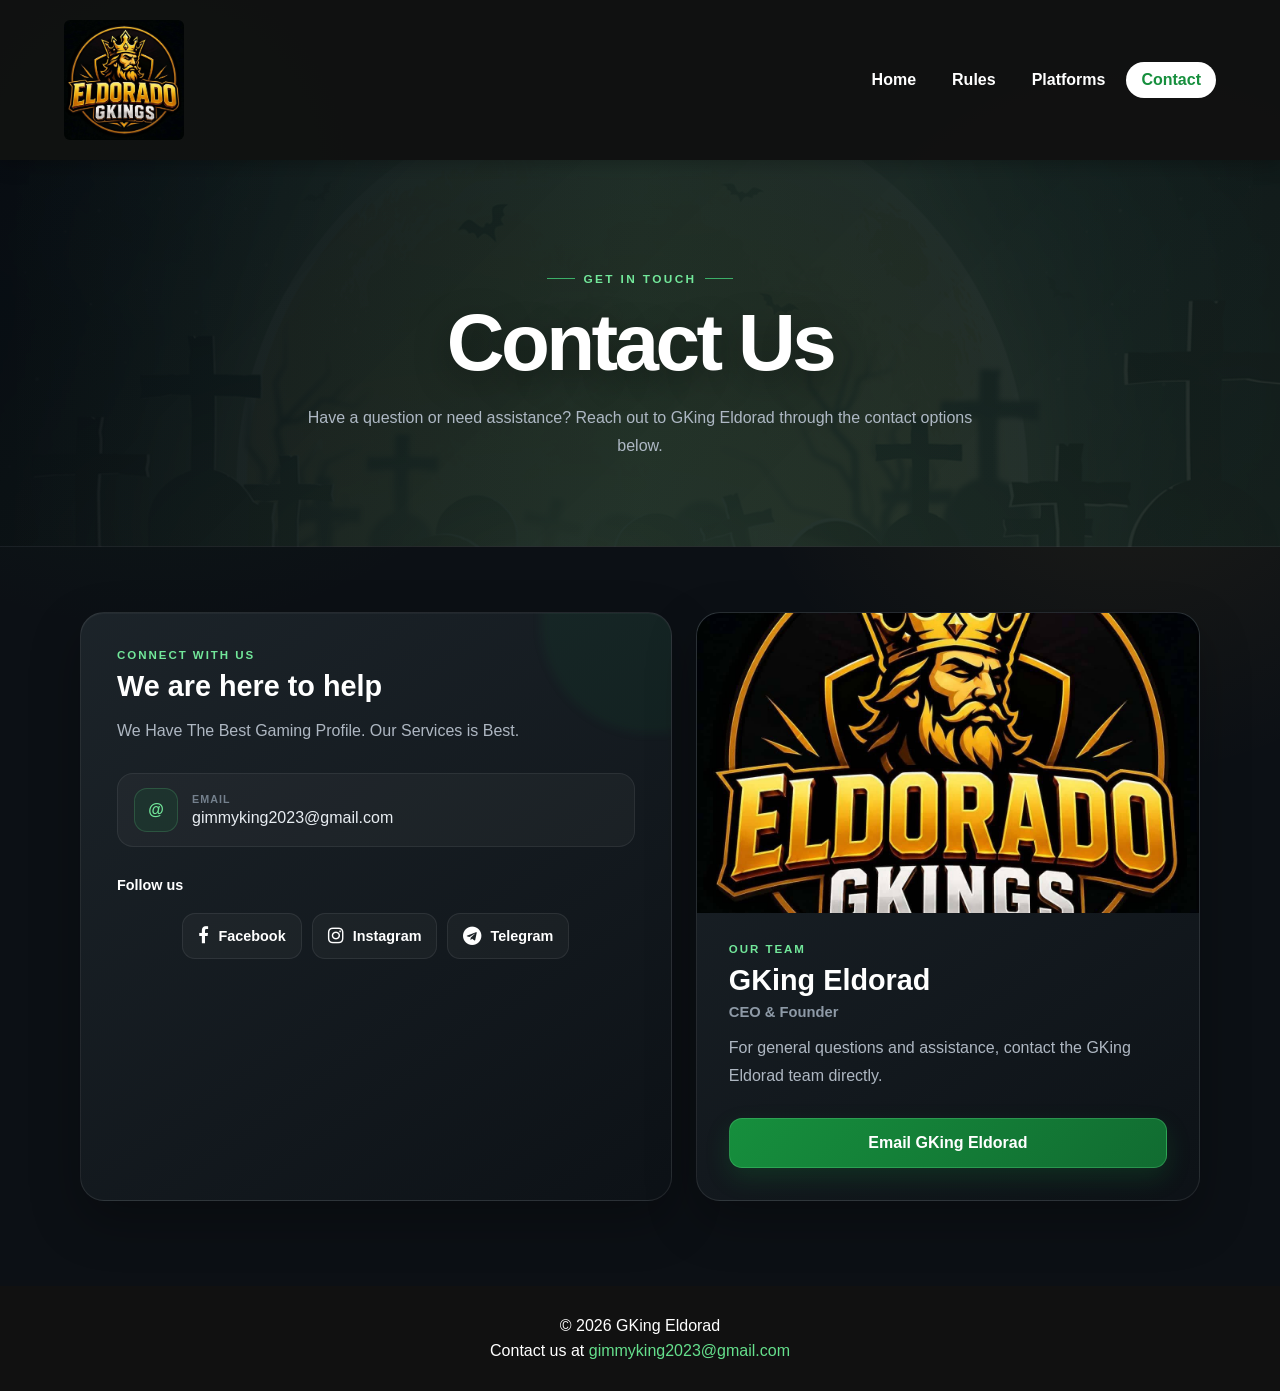
==== About US.html @ b22d6746 "Add Telegram link placeholder to Contact page" ====
<!DOCTYPE html>
<html lang="en">
<head>
    <meta charset="UTF-8">
    <meta name="viewport" content="width=device-width, initial-scale=1.0">
    <meta name="description" content="Contact GKing Eldorad and learn more about our gaming profile and services.">
    <title>Contact | GKing Eldorad</title>
    <link rel="icon" type="image/x-icon" href="favicon.ico">
    <link rel="stylesheet" href="style.css">
    <link rel="stylesheet" href="responsive.css">
    <link rel="stylesheet" href="https://cdnjs.cloudflare.com/ajax/libs/font-awesome/4.7.0/css/font-awesome.min.css">
</head>
<body class="contact-page">
    <header class="site-header">
        <a href="index.html" class="logo-link" aria-label="GKing Eldorad home">
            <img src="images/logo/GKlogo.jpg" class="logo" alt="GKing Eldorad logo">
        </a>

        <button class="menu-toggle" type="button" aria-label="Open navigation menu" aria-expanded="false" aria-controls="main-navigation">
            <span></span>
            <span></span>
            <span></span>
        </button>

        <nav class="navigation" id="main-navigation" aria-label="Main navigation">
            <a href="index.html">Home<span></span></a>
            <a href="Rules.html">Rules<span></span></a>
            <a href="Platforms.html">Platforms<span></span></a>
            <a href="About US.html" class="active" aria-current="page">Contact<span></span></a>
        </nav>
    </header>

    <main>
        <section class="contact-hero">
            <div class="contact-hero-inner">
                <span class="contact-eyebrow">Get In Touch</span>
                <h1>Contact Us</h1>
                <p>Have a question or need assistance? Reach out to GKing Eldorad through the contact options below.</p>
            </div>
        </section>

        <section class="contact-content" aria-label="Contact information">
            <div class="contact-layout">
                <article class="contact-card">
                    <p class="contact-card-label">Connect With Us</p>
                    <h2>We are here to help</h2>
                    <p>We Have The Best Gaming Profile. Our Services is Best.</p>

                    <div class="contact-details">
                        <a class="contact-detail" href="mailto:gimmyking2023@gmail.com">
                            <span class="contact-detail-icon" aria-hidden="true">@</span>
                            <span>
                                <small>Email</small>
                                <span>gimmyking2023@gmail.com</span>
                            </span>
                        </a>
                    </div>

                    <p class="social-title">Follow us</p>
                    <div class="social-links" aria-label="Social media links">
                        <a class="social-link" href="https://www.facebook.com/share/1DJpeAKTug/" target="_blank" rel="noopener noreferrer">
                            <span class="fa fa-facebook" aria-hidden="true"></span>
                            Facebook
                        </a>
                        <a class="social-link" href="https://www.instagram.com" target="_blank" rel="noopener noreferrer">
                            <span class="fa fa-instagram" aria-hidden="true"></span>
                            Instagram
                        </a>
                        <a class="social-link" href="#" target="_blank" rel="noopener noreferrer" aria-label="Telegram link - update later">
                            <span class="fa fa-telegram" aria-hidden="true"></span>
                            Telegram
                        </a>
                    </div>
                </article>

                <article class="team-card">
                    <img class="team-card-image" src="images/logo/GKlogo.jpg" alt="GKing Eldorad logo">
                    <div class="team-card-body">
                        <p class="team-label">Our Team</p>
                        <h2>GKing Eldorad</h2>
                        <p class="team-role">CEO &amp; Founder</p>
                        <p class="team-description">For general questions and assistance, contact the GKing Eldorad team directly.</p>
                        <a class="contact-email-button" href="mailto:gimmyking2023@gmail.com">Email GKing Eldorad</a>
                    </div>
                </article>
            </div>
        </section>
    </main>

    <footer class="site-footer">
        <div class="footer-content">
            <p>&copy; 2026 GKing Eldorad</p>
            <p>Contact us at <a href="mailto:gimmyking2023@gmail.com">gimmyking2023@gmail.com</a></p>
        </div>
    </footer>

    <script src="script.js"></script>
</body>
</html>
---- style.css ----
/* =========================================================
   GKING ELDORAD
   SHARED MAIN STYLESHEET
========================================================= */

* {
    margin: 0;
    padding: 0;
    box-sizing: border-box;
    font-family: 'Poppins', Arial, sans-serif;
}

html {
    scroll-behavior: smooth;
}

body {
    min-height: 100vh;
    overflow-x: hidden;
    background: #101318;
    color: #fff;
}

a {
    color: inherit;
    text-decoration: none;
}

/* =========================================================
   HEADER & NAVIGATION
========================================================= */

.site-header,
.banner .navbar {
    position: relative;
    z-index: 100;
    width: 100%;
    padding: 20px 5%;
    display: flex;
    align-items: center;
    justify-content: space-between;
    background: rgba(17, 17, 17, .9);
    box-shadow: 0 4px 18px rgba(0, 0, 0, .25);
}

.logo-link {
    display: block;
    line-height: 0;
}

.logo {
    width: 120px;
    height: auto;
    display: block;
    border-radius: 6px;
}

.navigation {
    display: flex;
    align-items: center;
    gap: 6px;
}

.navigation a {
    position: relative;
    display: inline-block;
    padding: 9px 15px;
    color: #fff;
    font-size: 1rem;
    font-weight: 600;
    text-decoration: none;
    border-radius: 24px;
    transition: color .25s ease, background .25s ease;
}

.navigation a:hover,
.navigation a.active {
    color: #168f3d;
    background: #fff;
}

.navigation a span {
    display: none;
}

.menu-toggle {
    display: none;
    border: 0;
    padding: 9px;
    background: rgba(0, 0, 0, .6);
    border-radius: 8px;
    cursor: pointer;
}

.menu-toggle span {
    display: block;
    width: 27px;
    height: 3px;
    margin: 5px 0;
    background: #fff;
    border-radius: 3px;
}

/* =========================================================
   HOME HERO / PARALLAX
========================================================= */

.parallax {
    position: relative;
    display: flex;
    justify-content: center;
    align-items: center;
    height: 100vh;
    min-height: 560px;
    background: url("images/hero/casinocard.jpg") center / cover no-repeat;
    overflow: hidden;
    isolation: isolate;
}

.parallax::after {
    content: "";
    position: absolute;
    inset: 0;
    z-index: 4;
    background: linear-gradient(180deg, rgba(0, 0, 0, .15), transparent 55%, rgba(0, 0, 0, .42));
    pointer-events: none;
}

.parallax img {
    position: absolute;
    top: 0;
    left: 0;
    z-index: 2;
    width: 100%;
    height: auto;
    pointer-events: none;
    user-select: none;
    will-change: transform, opacity;
}

.parallax img#gate-left,
.parallax img#gate-right {
    top: 0;
}

.parallax img#gate-left {
    left: -300px;
}

.parallax img#gate-right {
    left: 315px;
}

#text {
    position: absolute;
    z-index: 5;
    color: #fff;
    font-size: clamp(3rem, 8vw, 5em);
    text-shadow: 2px 4px 5px rgba(0, 0, 0, .65);
    white-space: nowrap;
    will-change: transform, opacity;
}

/* =========================================================
   NEWS TICKER
========================================================= */

#news-ticker {
    min-height: 34px;
    padding: 7px 10px;
    overflow: hidden;
    background: #d11e1e;
    color: #fff;
    font-size: 14px;
    line-height: 20px;
}

.ticker-content {
    white-space: nowrap;
    animation: news-scroll 24s linear infinite;
}

@keyframes news-scroll {
    from {
        transform: translateX(100%);
    }
    to {
        transform: translateX(-100%);
    }
}

/* =========================================================
   SHARED CONTENT SECTIONS
========================================================= */

.sec {
    position: relative;
    padding: 55px clamp(20px, 7vw, 100px) 70px;
    background: url("images/backgrounds/background.png") center / cover no-repeat;
}

.section-heading,
.gallery-heading {
    margin-bottom: 30px;
    text-align: center;
    color: #fff;
}

.section-kicker,
.page-hero > span {
    display: block;
    margin-bottom: 7px;
    font-size: .78rem;
    letter-spacing: 3px;
    font-weight: 700;
    opacity: .8;
}

.sec h2,
.gallery-heading h2 {
    margin-bottom: 5px;
    font-size: clamp(2rem, 5vw, 3em);
}

.section-heading p,
.gallery-heading p {
    font-size: 1rem;
    opacity: .85;
}

/* =========================================================
   PLATFORM GRID
========================================================= */

.platform-grid,
.platform-list {
    display: grid;
    grid-template-columns: repeat(5, minmax(140px, 1fr));
    gap: 18px;
    max-width: 1200px;
    margin: 0 auto 60px;
}

.platform-card {
    position: relative;
    isolation: isolate;
    min-height: 145px;
    padding: 24px 18px;
    display: flex;
    flex-direction: column;
    align-items: center;
    justify-content: center;
    overflow: hidden;
    text-align: center;
    color: #fff;
    border: 1px solid rgba(255, 255, 255, .15);
    border-radius: 22px;
    background: linear-gradient(145deg, rgba(20, 20, 20, .72), rgba(255, 255, 255, .055));
    box-shadow: 0 14px 34px rgba(0, 0, 0, .34), inset 0 1px 0 rgba(255, 255, 255, .13);
    backdrop-filter: blur(10px);
    -webkit-backdrop-filter: blur(10px);
    transition: transform .3s ease, box-shadow .3s ease, border-color .3s ease;
}

.platform-card::before {
    content: "";
    position: absolute;
    top: -78px;
    right: -55px;
    z-index: -1;
    width: 150px;
    height: 150px;
    border-radius: 50%;
    background: var(--accent);
    opacity: .2;
    filter: blur(4px);
    transition: opacity .3s, transform .3s;
}

.platform-card::after {
    content: "";
    position: absolute;
    inset: 0;
    z-index: -1;
    border-radius: inherit;
    background: linear-gradient(135deg, var(--accent), transparent 42%);
    opacity: .08;
    transition: opacity .3s;
}

.platform-card:hover,
.platform-card:focus-visible {
    transform: translateY(-9px) scale(1.015);
    border-color: var(--accent);
    box-shadow: 0 22px 45px rgba(0, 0, 0, .48), 0 0 26px color-mix(in srgb, var(--accent) 35%, transparent);
    outline: none;
}

.platform-card:hover::before,
.platform-card:focus-visible::before {
    opacity: .38;
    transform: scale(1.2);
}

.platform-card:hover::after,
.platform-card:focus-visible::after {
    opacity: .16;
}

.platform-number {
    position: absolute;
    top: 13px;
    left: 15px;
    font-size: 10px;
    letter-spacing: 2px;
    font-weight: 700;
    opacity: .5;
}

.platform-image {
    display: block;
    width: 58px;
    height: 58px;
    margin-bottom: 13px;
    padding: 6px;
    object-fit: contain;
    object-position: center;
    border: 1px solid rgba(255, 255, 255, .2);
    border-radius: 15px;
    background: rgba(255, 255, 255, .08);
    box-shadow: 0 9px 22px rgba(0, 0, 0, .3), inset 0 1px 0 rgba(255, 255, 255, .2);
    transition: transform .3s ease;
}

.platform-card:hover .platform-image {
    transform: translateY(-3px) scale(1.04);
}

.platform-name {
    font-size: 17px;
    font-weight: 800;
    line-height: 1.2;
}

.platform-action {
    margin-top: 10px;
    font-size: 9px;
    letter-spacing: 1.5px;
    font-weight: 700;
    opacity: .7;
}

.platform-action b {
    margin-left: 4px;
    font-size: 16px;
    transition: margin .25s ease;
}

.platform-card:hover .platform-action b {
    margin-left: 10px;
}

.platform-firekirin { --accent: #ff4b4b; }
.platform-paracasino { --accent: #f0a83c; }
.platform-orion { --accent: #4bb3ff; }
.platform-juwa { --accent: #9d6cff; }
.platform-vblink { --accent: #24d5a5; }
.platform-panda { --accent: #f05d8b; }
.platform-cash { --accent: #ffd34e; }
.platform-allinone { --accent: #55a7ff; }
.platform-medusa { --accent: #d96cff; }
.platform-gamevault { --accent: #45e0ff; }

/* =========================================================
   PAGE HERO
========================================================= */

.page-hero {
    padding: 75px 20px 65px;
    text-align: center;
    background: linear-gradient(135deg, #474e5d, #20252d);
}

.page-hero h1 {
    margin: 12px 0 10px;
    font-size: clamp(2.4rem, 6vw, 4rem);
}

.page-hero p {
    max-width: 650px;
    margin: auto;
    line-height: 1.7;
    opacity: .85;
}

/* =========================================================
   RULES
========================================================= */

.rules-section {
    max-width: 1150px;
    margin: auto;
    padding: 55px 20px;
    display: grid;
    grid-template-columns: repeat(2, 1fr);
    gap: 22px;
}

.rule-card {
    padding: 30px;
    border: 1px solid rgba(255, 255, 255, .12);
    border-radius: 20px;
    background: linear-gradient(145deg, #242a32, #171b21);
    box-shadow: 0 12px 30px rgba(0, 0, 0, .25);
    transition: transform .25s, box-shadow .25s;
}

.rule-card:hover {
    transform: translateY(-4px);
    box-shadow: 0 18px 35px rgba(0, 0, 0, .35);
}

.rule-card-wide {
    grid-column: 1 / -1;
}

.rule-icon {
    width: 50px;
    height: 50px;
    margin-bottom: 16px;
    display: grid;
    place-items: center;
    border-radius: 14px;
    background: #168f3d;
    color: #fff;
    font-size: 24px;
    font-weight: bold;
}

.rule-card h2 {
    margin: 0 0 18px;
    font-size: 1.7rem;
}

.rule-card ul {
    margin: 0;
    padding: 0;
    list-style: none;
}

.rule-card li {
    padding: 12px 0;
    border-bottom: 1px solid rgba(255, 255, 255, .09);
    line-height: 1.5;
}

.rule-card li:last-child {
    border-bottom: 0;
}

.rule-card strong {
    color: #65df8c;
}

.cashout-grid {
    display: grid;
    grid-template-columns: repeat(4, 1fr);
    gap: 12px;
}

.cashout-grid > div {
    padding: 18px;
    border: 1px solid rgba(255, 255, 255, .08);
    border-radius: 14px;
    background: rgba(255, 255, 255, .055);
}

.cashout-grid h3 {
    margin: 0 0 12px;
    font-size: 1rem;
}

.cashout-grid p {
    margin: 8px 0;
    color: #d8d8d8;
    line-height: 1.45;
}

.notice {
    margin-top: 20px;
    padding: 14px;
    text-align: center;
    border-radius: 10px;
    background: #5c2020;
    color: #ffb0b0;
    font-weight: 700;
    letter-spacing: .5px;
}

/* =========================================================
   CONTACT / TEAM
========================================================= */

.about-section {
    padding: 65px 20px;
    text-align: center;
    background: linear-gradient(135deg, #474e5d, #20252d);
    color: #fff;
}

.about-section h1 {
    margin-bottom: 20px;
    font-size: clamp(2.2rem, 6vw, 3.5rem);
}

.about-section p {
    margin: 12px 0;
}

.social-links {
    display: flex;
    justify-content: center;
    gap: 10px;
    margin: 20px 0;
}

.fa {
    display: inline-grid;
    place-items: center;
    width: 52px;
    height: 52px;
    margin: 5px;
    border-radius: 50%;
    font-size: 24px;
    text-align: center;
}

.fa:hover {
    opacity: .8;
}

.fa-facebook {
    background: #032d88;
    color: #fff;
}

.fa-instagram {
    background: #e74e06;
    color: #fff;
}

.team-section {
    padding: 45px 20px 60px;
    text-align: center;
    background: url("images/backgrounds/background.png") center / cover no-repeat;
}

.team-section > h2 {
    margin-bottom: 25px;
}

.team-row,
.row {
    max-width: 850px;
    margin: 0 auto;
    display: grid;
    grid-template-columns: minmax(0, 420px);
    justify-content: center;
}

.team-card,
.card {
    overflow: hidden;
    border: 1px solid rgba(255, 255, 255, .12);
    border-radius: 18px;
    background: linear-gradient(145deg, #242a32, #171b21);
    box-shadow: 0 12px 30px rgba(0, 0, 0, .3);
}

.team-card img,
.card img {
    display: block;
    width: 100%;
    height: 300px;
    object-fit: cover;
}

.team-card .container,
.card .container {
    padding: 22px;
    text-align: center;
}

.title {
    color: #aaa;
}

.button {
    width: 100%;
    margin-top: 10px;
    padding: 12px;
    border: 0;
    border-radius: 8px;
    background: #000;
    color: #fff;
    cursor: pointer;
}

.button:hover {
    background: #333;
}

/* =========================================================
   GALLERY
========================================================= */

.gallery-section {
    max-width: 1100px;
    margin: 0 auto;
}

.slideshow-container {
    position: relative;
    max-width: 1000px;
    margin: 0 auto;
    outline: none;
}

.gallery-main {
    position: relative;
    overflow: hidden;
    aspect-ratio: 16 / 9;
    border-radius: 18px;
    background: #080808;
    box-shadow: 0 18px 45px rgba(0, 0, 0, .4);
}

.mySlides {
    position: relative;
    display: none;
    width: 100%;
    height: 100%;
}

.mySlides img {
    display: block;
    width: 100%;
    height: 100%;
    object-fit: cover;
}

.prev,
.next {
    position: absolute;
    top: 50%;
    z-index: 5;
    width: 46px;
    height: 46px;
    border: 1px solid rgba(255, 255, 255, .3);
    border-radius: 50%;
    background: rgba(0, 0, 0, .5);
    color: #fff;
    font-size: 21px;
    cursor: pointer;
    transform: translateY(-50%);
}

.prev { left: 18px; }
.next { right: 18px; }

.gallery-caption {
    position: absolute;
    right: 0;
    bottom: 0;
    left: 0;
    padding: 42px 20px 17px;
    display: flex;
    justify-content: space-between;
    align-items: end;
    color: #fff;
    background: linear-gradient(transparent, rgba(0, 0, 0, .82));
    pointer-events: none;
}

.gallery-caption span { font-size: 12px; opacity: .75; }
.gallery-caption strong { font-size: 1.15rem; }

.gallery-controls {
    display: flex;
    align-items: center;
    justify-content: center;
    gap: 15px;
    padding: 14px 0;
}

.gallery-play {
    width: 34px;
    height: 34px;
    border: 1px solid rgba(255, 255, 255, .2);
    border-radius: 50%;
    background: rgba(255, 255, 255, .1);
    color: #fff;
    cursor: pointer;
}

.dots {
    display: flex;
    justify-content: center;
    align-items: center;
    gap: 6px;
}

.dot {
    width: 10px;
    height: 10px;
    padding: 0;
    border: 0;
    border-radius: 50%;
    background: #777;
    cursor: pointer;
}

.dot.active,
.dot:hover {
    background: #fff;
    transform: scale(1.25);
}

.gallery-thumbnails {
    display: grid;
    grid-template-columns: repeat(4, 1fr);
    gap: 10px;
}

.thumb {
    padding: 0;
    border: 2px solid transparent;
    border-radius: 10px;
    overflow: hidden;
    background: #000;
    cursor: pointer;
    opacity: .65;
    aspect-ratio: 16 / 9;
}

.thumb img {
    display: block;
    width: 100%;
    height: 100%;
    object-fit: cover;
}

.thumb:hover,
.thumb.active {
    opacity: 1;
    border-color: #fff;
    transform: translateY(-2px);
}

.fade {
    animation: fade .45s ease;
}

@keyframes fade {
    from { opacity: .45; }
    to { opacity: 1; }
}

/* =========================================================
   FOOTER
========================================================= */

footer,
.site-footer {
    padding: 24px 15px;
    text-align: center;
    background: #111;
    color: #fff;
}

.footer-content {
    max-width: 800px;
    margin: auto;
}

.footer-content p {
    margin: 7px;
}

.footer-content a {
    color: #65df8c;
}
---- responsive.css ----
/* =========================================================
   GKING ELDORAD
   RESPONSIVE STYLESHEET

   Keep responsive overrides here.
   Main layout and component styles remain in style.css.
========================================================= */

/* =========================================================
   RULES + CONTACT SHARED PAGE DESIGN
========================================================= */

.rules-page,
.contact-page {
    background:
        radial-gradient(circle at 12% 12%, rgba(22, 143, 61, .12), transparent 28%),
        radial-gradient(circle at 88% 28%, rgba(245, 190, 65, .08), transparent 26%),
        #0c1015;
}

.rules-hero,
.contact-hero {
    position: relative;
    overflow: hidden;
    padding: 105px 20px 85px;
    text-align: center;
    background:
        linear-gradient(135deg, rgba(7, 12, 17, .96), rgba(20, 31, 27, .92)),
        url("images/backgrounds/background.png") center / cover no-repeat;
    border-bottom: 1px solid rgba(255, 255, 255, .08);
}

.rules-hero::before,
.contact-hero::before {
    content: "";
    position: absolute;
    inset: 0;
    background: linear-gradient(90deg, transparent, rgba(101, 223, 140, .08), transparent);
    pointer-events: none;
}

.rules-hero-content,
.contact-hero-inner {
    position: relative;
    z-index: 1;
    max-width: 820px;
    margin: 0 auto;
}

.rules-eyebrow,
.contact-eyebrow {
    display: inline-flex;
    align-items: center;
    gap: 9px;
    margin-bottom: 17px;
    color: #72e79a;
    font-size: .74rem;
    font-weight: 800;
    letter-spacing: .2em;
    text-transform: uppercase;
}

.rules-eyebrow::before,
.rules-eyebrow::after,
.contact-eyebrow::before,
.contact-eyebrow::after {
    content: "";
    width: 28px;
    height: 1px;
    background: #3caf68;
}

.rules-hero h1,
.contact-hero h1 {
    margin: 0;
    color: #fff;
    font-size: clamp(2.7rem, 7vw, 5rem);
    line-height: 1;
    letter-spacing: -.045em;
    text-shadow: 0 10px 35px rgba(0, 0, 0, .4);
}

.rules-hero p,
.contact-hero p {
    max-width: 680px;
    margin: 21px auto 0;
    color: #aeb8c4;
    font-size: 1rem;
    line-height: 1.8;
}

/* =========================================================
   RULES PAGE
========================================================= */

.rules-content {
    width: min(1180px, calc(100% - 40px));
    margin: 0 auto;
    padding: 65px 0 85px;
}

.rules-grid {
    display: grid;
    grid-template-columns: repeat(2, minmax(0, 1fr));
    gap: 22px;
}

.rules-card {
    position: relative;
    overflow: hidden;
    padding: 32px;
    border: 1px solid rgba(255, 255, 255, .09);
    border-radius: 24px;
    background: linear-gradient(145deg, rgba(29, 37, 43, .96), rgba(13, 18, 23, .98));
    box-shadow: 0 20px 50px rgba(0, 0, 0, .28), inset 0 1px 0 rgba(255, 255, 255, .035);
    transition: transform .28s ease, border-color .28s ease, box-shadow .28s ease;
}

.rules-card::before {
    content: "";
    position: absolute;
    top: -100px;
    right: -80px;
    width: 220px;
    height: 220px;
    border-radius: 50%;
    background: rgba(22, 143, 61, .1);
    filter: blur(4px);
    pointer-events: none;
}

.rules-card:hover {
    transform: translateY(-6px);
    border-color: rgba(101, 223, 140, .28);
    box-shadow: 0 28px 65px rgba(0, 0, 0, .38), 0 0 35px rgba(22, 143, 61, .06);
}

.rules-card-wide {
    grid-column: 1 / -1;
}

.rules-card-header {
    position: relative;
    z-index: 1;
    display: flex;
    align-items: center;
    gap: 16px;
    margin-bottom: 24px;
}

.rules-icon {
    display: grid;
    flex: 0 0 54px;
    width: 54px;
    height: 54px;
    place-items: center;
    border: 1px solid rgba(101, 223, 140, .3);
    border-radius: 17px;
    background: linear-gradient(145deg, rgba(22, 143, 61, .22), rgba(22, 143, 61, .06));
    color: #72e79a;
    font-size: 1.4rem;
    font-weight: 900;
    box-shadow: 0 8px 25px rgba(0, 0, 0, .2);
}

.rules-card h2 {
    margin: 0;
    color: #fff;
    font-size: 1.5rem;
}

.rules-card-subtitle {
    margin: 5px 0 0;
    color: #778290;
    font-size: .86rem;
}

.rules-list {
    position: relative;
    z-index: 1;
    display: grid;
    gap: 10px;
    margin: 0;
    padding: 0;
    list-style: none;
}

.rules-list li {
    display: flex;
    align-items: center;
    justify-content: space-between;
    gap: 20px;
    min-height: 52px;
    padding: 13px 16px;
    border: 1px solid rgba(255, 255, 255, .055);
    border-radius: 14px;
    background: rgba(255, 255, 255, .035);
    color: #cdd4dc;
    line-height: 1.4;
    transition: background .2s ease, border-color .2s ease;
}

.rules-list li:hover {
    border-color: rgba(101, 223, 140, .16);
    background: rgba(101, 223, 140, .055);
}

.rules-list strong,
.cashout-value {
    color: #72e79a;
    font-size: 1.02rem;
    font-weight: 900;
}

.cashout-grid {
    position: relative;
    z-index: 1;
    display: grid;
    grid-template-columns: repeat(4, minmax(0, 1fr));
    gap: 13px;
}

.cashout-item {
    min-height: 150px;
    padding: 20px;
    border: 1px solid rgba(255, 255, 255, .07);
    border-radius: 17px;
    background: linear-gradient(145deg, rgba(255, 255, 255, .045), rgba(255, 255, 255, .018));
}

.cashout-item h3 {
    margin: 0 0 16px;
    color: #fff;
    font-size: .98rem;
}

.cashout-item p {
    margin: 9px 0;
    color: #9fa9b5;
    font-size: .9rem;
    line-height: 1.55;
}

.rules-warning {
    position: relative;
    z-index: 1;
    display: flex;
    align-items: center;
    justify-content: center;
    min-height: 54px;
    margin-top: 20px;
    padding: 12px 18px;
    border: 1px solid rgba(255, 92, 92, .25);
    border-radius: 14px;
    background: linear-gradient(90deg, rgba(104, 27, 27, .22), rgba(154, 34, 34, .1));
    color: #ff9f9f;
    font-size: .76rem;
    font-weight: 900;
    letter-spacing: .12em;
    text-align: center;
}

/* =========================================================
   CONTACT PAGE
========================================================= */

.contact-content {
    width: min(1120px, calc(100% - 40px));
    margin: 0 auto;
    padding: 65px 0 85px;
}

.contact-layout {
    display: grid;
    grid-template-columns: minmax(0, 1.08fr) minmax(320px, .92fr);
    gap: 24px;
    align-items: stretch;
}

.contact-card,
.team-card {
    position: relative;
    overflow: hidden;
    border: 1px solid rgba(255, 255, 255, .09);
    border-radius: 24px;
    background: linear-gradient(145deg, rgba(29, 37, 43, .96), rgba(13, 18, 23, .98));
    box-shadow: 0 20px 50px rgba(0, 0, 0, .28), inset 0 1px 0 rgba(255, 255, 255, .035);
}

.contact-card::before,
.team-card::before {
    content: "";
    position: absolute;
    top: -100px;
    right: -90px;
    width: 220px;
    height: 220px;
    border-radius: 50%;
    background: rgba(22, 143, 61, .08);
    filter: blur(5px);
    pointer-events: none;
}

.contact-card {
    padding: 36px;
}

.contact-card-label,
.team-label {
    position: relative;
    z-index: 1;
    margin: 0 0 9px;
    color: #72e79a;
    font-size: .72rem;
    font-weight: 900;
    letter-spacing: .17em;
    text-transform: uppercase;
}

.contact-card h2,
.team-card h2 {
    position: relative;
    z-index: 1;
    margin: 0;
    color: #fff;
    font-size: 1.8rem;
}

.contact-card > p:not(.contact-card-label):not(.social-title),
.team-description {
    position: relative;
    z-index: 1;
    margin: 14px 0 28px;
    color: #aeb7c2;
    line-height: 1.75;
}

.contact-details {
    position: relative;
    z-index: 1;
    display: grid;
    gap: 12px;
}

.contact-detail {
    display: flex;
    align-items: center;
    gap: 14px;
    min-height: 72px;
    padding: 14px 16px;
    border: 1px solid rgba(255, 255, 255, .07);
    border-radius: 16px;
    background: rgba(255, 255, 255, .035);
    color: #e8edf2;
    transition: transform .22s ease, border-color .22s ease, background .22s ease;
}

.contact-detail:hover {
    transform: translateY(-2px);
    border-color: rgba(101, 223, 140, .24);
    background: rgba(101, 223, 140, .045);
}

.contact-detail-icon {
    display: grid;
    flex: 0 0 44px;
    width: 44px;
    height: 44px;
    place-items: center;
    border: 1px solid rgba(101, 223, 140, .2);
    border-radius: 13px;
    background: rgba(22, 143, 61, .13);
    color: #72e79a;
    font-weight: 900;
}

.contact-detail small {
    display: block;
    margin-bottom: 4px;
    color: #74808d;
    font-size: .67rem;
    font-weight: 800;
    letter-spacing: .1em;
    text-transform: uppercase;
}

.contact-detail span {
    overflow-wrap: anywhere;
}

.social-title {
    position: relative;
    z-index: 1;
    margin: 30px 0 13px;
    color: #fff;
    font-size: .9rem;
    font-weight: 800;
}

.social-links {
    position: relative;
    z-index: 1;
    display: flex;
    flex-wrap: wrap;
    gap: 10px;
}

.social-link {
    display: inline-flex;
    align-items: center;
    gap: 9px;
    min-height: 46px;
    padding: 9px 15px;
    border: 1px solid rgba(255, 255, 255, .08);
    border-radius: 13px;
    background: rgba(255, 255, 255, .035);
    color: #fff;
    font-size: .9rem;
    font-weight: 800;
    transition: transform .22s ease, background .22s ease, border-color .22s ease;
}

.social-link:hover {
    transform: translateY(-3px);
    border-color: rgba(101, 223, 140, .22);
    background: rgba(22, 143, 61, .12);
}

.social-link .fa {
    width: auto;
    height: auto;
    margin: 0;
    background: transparent;
    font-size: 1.15rem;
}

.team-card {
    display: flex;
    flex-direction: column;
}

.team-card-image {
    position: relative;
    z-index: 1;
    width: 100%;
    aspect-ratio: 16 / 9;
    object-fit: cover;
    background: #11161b;
}

.team-card-body {
    position: relative;
    z-index: 1;
    padding: 30px 32px 32px;
}

.team-role {
    margin: 7px 0 14px;
    color: #8e9aa7;
    font-size: .92rem;
    font-weight: 800;
}

.contact-email-button {
    display: inline-flex;
    align-items: center;
    justify-content: center;
    width: 100%;
    min-height: 50px;
    padding: 12px 18px;
    border: 1px solid rgba(101, 223, 140, .3);
    border-radius: 13px;
    background: linear-gradient(135deg, #168f3d, #116c31);
    color: #fff;
    font-weight: 900;
    box-shadow: 0 10px 25px rgba(22, 143, 61, .2);
    transition: transform .22s ease, box-shadow .22s ease, filter .22s ease;
}

.contact-email-button:hover {
    transform: translateY(-3px);
    filter: brightness(1.08);
    box-shadow: 0 15px 32px rgba(22, 143, 61, .3);
}

/* =========================================================
   TABLETS / SMALL DESKTOPS
========================================================= */

@media (max-width: 1100px) {
    .site-header {
        padding: 20px 35px;
    }

    .navigation a {
        padding: 8px 11px;
        font-size: 1rem;
    }

    .platform-grid {
        grid-template-columns: repeat(3, minmax(150px, 1fr));
    }

    .platform-list {
        grid-template-columns: repeat(3, minmax(150px, 1fr));
    }

    .cashout-grid {
        grid-template-columns: repeat(2, 1fr);
    }

    .parallax img#gate-left {
        left: -24%;
    }

    .parallax img#gate-right {
        right: -24%;
        left: auto;
    }
}

@media (max-width: 900px) {
    .rules-grid {
        grid-template-columns: 1fr;
    }

    .rules-card-wide {
        grid-column: auto;
    }

    .contact-layout {
        grid-template-columns: 1fr;
    }

    .team-card-image {
        aspect-ratio: 2 / 1;
    }
}

/* =========================================================
   MOBILE NAVIGATION
========================================================= */

@media (max-width: 800px) {
    .site-header,
    .site-header.header-overlay {
        position: absolute;
        top: 0;
        left: 0;
        padding: 14px 20px;
        background: transparent;
        box-shadow: none;
    }

    .menu-toggle {
        display: block;
    }

    .navigation {
        position: absolute;
        top: 68px;
        right: 20px;
        display: none;
        width: min(240px, calc(100vw - 40px));
        padding: 10px;
        flex-direction: column;
        align-items: stretch;
        gap: 4px;
        border-radius: 12px;
        background: rgba(23, 27, 33, .97);
        box-shadow: 0 12px 30px rgba(0, 0, 0, .35);
        backdrop-filter: blur(12px);
        -webkit-backdrop-filter: blur(12px);
    }

    .navigation.open {
        display: flex;
    }

    .navigation a {
        width: 100%;
        text-align: center;
    }

    .parallax {
        height: 100svh;
        min-height: 520px;
    }

    #text {
        max-width: 92%;
        font-size: clamp(2.2rem, 11vw, 4rem);
        white-space: normal;
    }

    .parallax img {
        width: 120%;
        height: 100%;
        object-fit: cover;
        object-position: center top;
    }

    .parallax img#tree-left,
    .parallax img#tree-right {
        width: 120%;
    }

    .parallax img#gate-left {
        left: -38%;
        width: 135%;
    }

    .parallax img#gate-right {
        right: -38%;
        left: auto;
        width: 135%;
    }

    .platform-grid {
        grid-template-columns: repeat(2, minmax(140px, 1fr));
        gap: 14px;
    }

    .platform-list {
        grid-template-columns: repeat(2, minmax(140px, 1fr));
        padding: 20px 18px 55px;
    }

    .rules-content,
    .contact-content {
        width: min(100% - 30px, 650px);
        padding: 48px 0 60px;
    }

    .rules-hero,
    .contact-hero {
        padding: 82px 20px 68px;
    }

    .rules-card,
    .contact-card {
        padding: 26px;
        border-radius: 20px;
    }

    .rules-card-wide {
        padding: 26px;
    }

    .cashout-grid {
        grid-template-columns: repeat(2, minmax(0, 1fr));
    }

    .team-card-body {
        padding: 26px;
    }

    .rules-section {
        grid-template-columns: 1fr;
        padding: 40px 18px;
    }

    .rule-card-wide {
        grid-column: auto;
    }

    .team-row {
        grid-template-columns: minmax(0, 420px);
    }
}

/* =========================================================
   SMALL PHONES
========================================================= */

@media (max-width: 520px) {
    .site-header,
    .site-header.header-overlay {
        padding: 12px 15px;
    }

    .logo {
        width: 100px;
    }

    .navigation {
        top: 60px;
        right: 15px;
        width: min(220px, calc(100vw - 30px));
    }

    .parallax {
        min-height: 500px;
    }

    #text {
        font-size: clamp(2rem, 12vw, 3.2rem);
    }

    .parallax img {
        width: 145%;
    }

    .parallax img#tree-left,
    .parallax img#tree-right {
        width: 145%;
    }

    .parallax img#gate-left {
        left: -50%;
        width: 160%;
    }

    .parallax img#gate-right {
        right: -50%;
        width: 160%;
    }

    .sec {
        padding: 40px 15px 55px;
    }

    .platform-grid,
    .platform-list {
        grid-template-columns: 1fr;
    }

    .platform-card {
        min-height: 145px;
    }

    .gallery-thumbnails {
        grid-template-columns: repeat(2, 1fr);
    }

    .prev,
    .next {
        width: 40px;
        height: 40px;
        font-size: 18px;
    }

    .prev {
        left: 10px;
    }

    .next {
        right: 10px;
    }

    .gallery-caption {
        padding: 35px 12px 12px;
    }

    .gallery-caption strong {
        font-size: 1rem;
    }

    .cashout-grid {
        grid-template-columns: 1fr;
    }

    .rules-hero,
    .contact-hero {
        padding: 72px 16px 58px;
    }

    .rules-content,
    .contact-content {
        width: min(100% - 24px, 600px);
        padding: 38px 0 52px;
    }

    .rules-hero h1,
    .contact-hero h1 {
        font-size: clamp(2.35rem, 13vw, 3.4rem);
    }

    .rules-hero p,
    .contact-hero p {
        font-size: .92rem;
        line-height: 1.65;
    }

    .rules-card,
    .rules-card-wide,
    .contact-card {
        padding: 21px;
        border-radius: 18px;
    }

    .rules-card-header {
        gap: 12px;
        margin-bottom: 19px;
    }

    .rules-icon {
        flex-basis: 46px;
        width: 46px;
        height: 46px;
        border-radius: 14px;
    }

    .rules-card h2,
    .contact-card h2,
    .team-card h2 {
        font-size: 1.35rem;
    }

    .rules-list li {
        min-height: 48px;
        padding: 12px 13px;
    }

    .cashout-grid {
        grid-template-columns: 1fr;
        gap: 10px;
    }

    .cashout-item {
        min-height: auto;
        padding: 17px;
    }

    .rules-warning {
        padding: 12px;
        font-size: .67rem;
        letter-spacing: .08em;
    }

    .contact-detail {
        min-height: 66px;
        padding: 12px;
    }

    .social-links {
        display: grid;
        grid-template-columns: 1fr 1fr;
    }

    .social-link {
        justify-content: center;
        padding: 10px 8px;
        font-size: .82rem;
    }

    .team-card-image {
        aspect-ratio: 16 / 10;
    }

    .team-card-body {
        padding: 22px;
    }

    .rule-card {
        padding: 22px;
    }

    .page-hero {
        padding: 55px 18px;
    }

    .team-section {
        padding: 35px 15px 50px;
    }

    .team-card img {
        height: 250px;
    }
}

/* =========================================================
   REDUCED MOTION
========================================================= */

@media (prefers-reduced-motion: reduce) {
    html {
        scroll-behavior: auto;
    }

    .ticker-content {
        animation: none;
    }

    .platform-card,
    .platform-image,
    .gallery-play,
    .thumb,
    .rules-card,
    .contact-detail,
    .social-link,
    .contact-email-button {
        transition: none;
    }
}
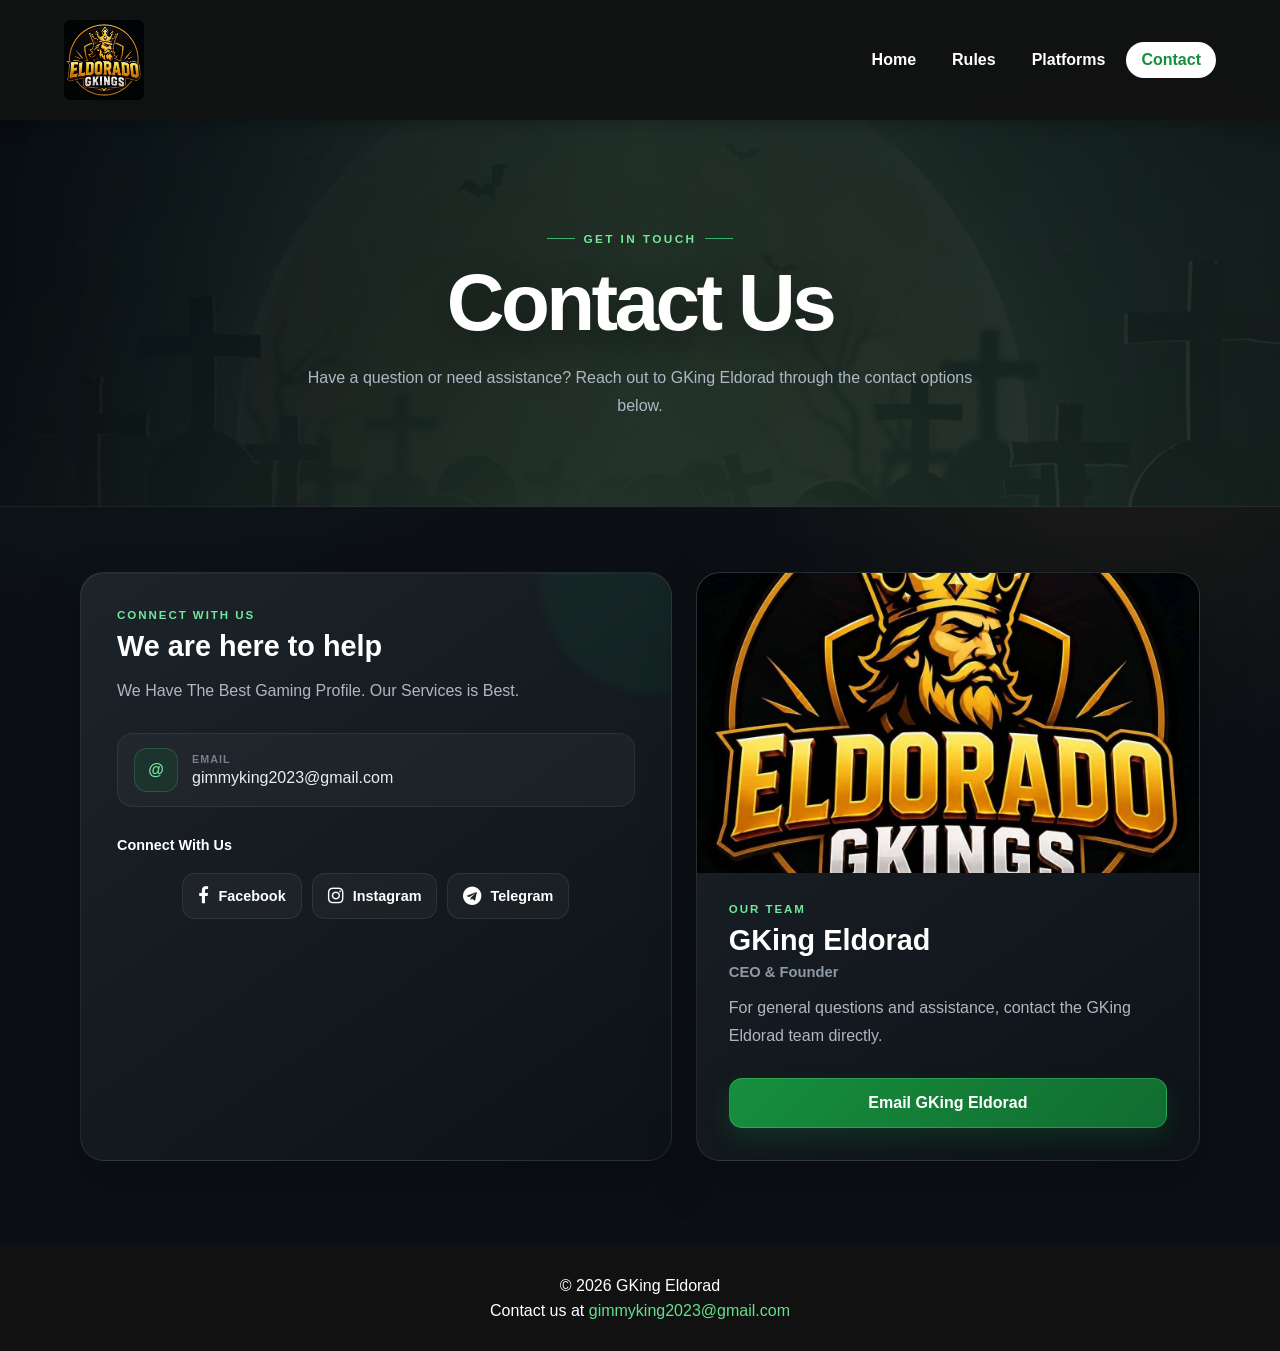
==== commit ef8f6f3d: "Update About US.html" ====
--- a/About US.html
+++ b/About US.html
@@ -56,7 +56,7 @@
                         </a>
                     </div>
 
-                    <p class="social-title">Follow us</p>
+                    <p class="social-title">Connect With Us</p>
                     <div class="social-links" aria-label="Social media links">
                         <a class="social-link" href="https://www.facebook.com/share/1DJpeAKTug/" target="_blank" rel="noopener noreferrer">
                             <span class="fa fa-facebook" aria-hidden="true"></span>
--- a/style.css
+++ b/style.css
@@ -49,8 +49,8 @@
 }
 
 .logo {
-    width: 120px;
-    height: auto;
+    width: 80px;
+    height: 80px;
     display: block;
     border-radius: 6px;
 }
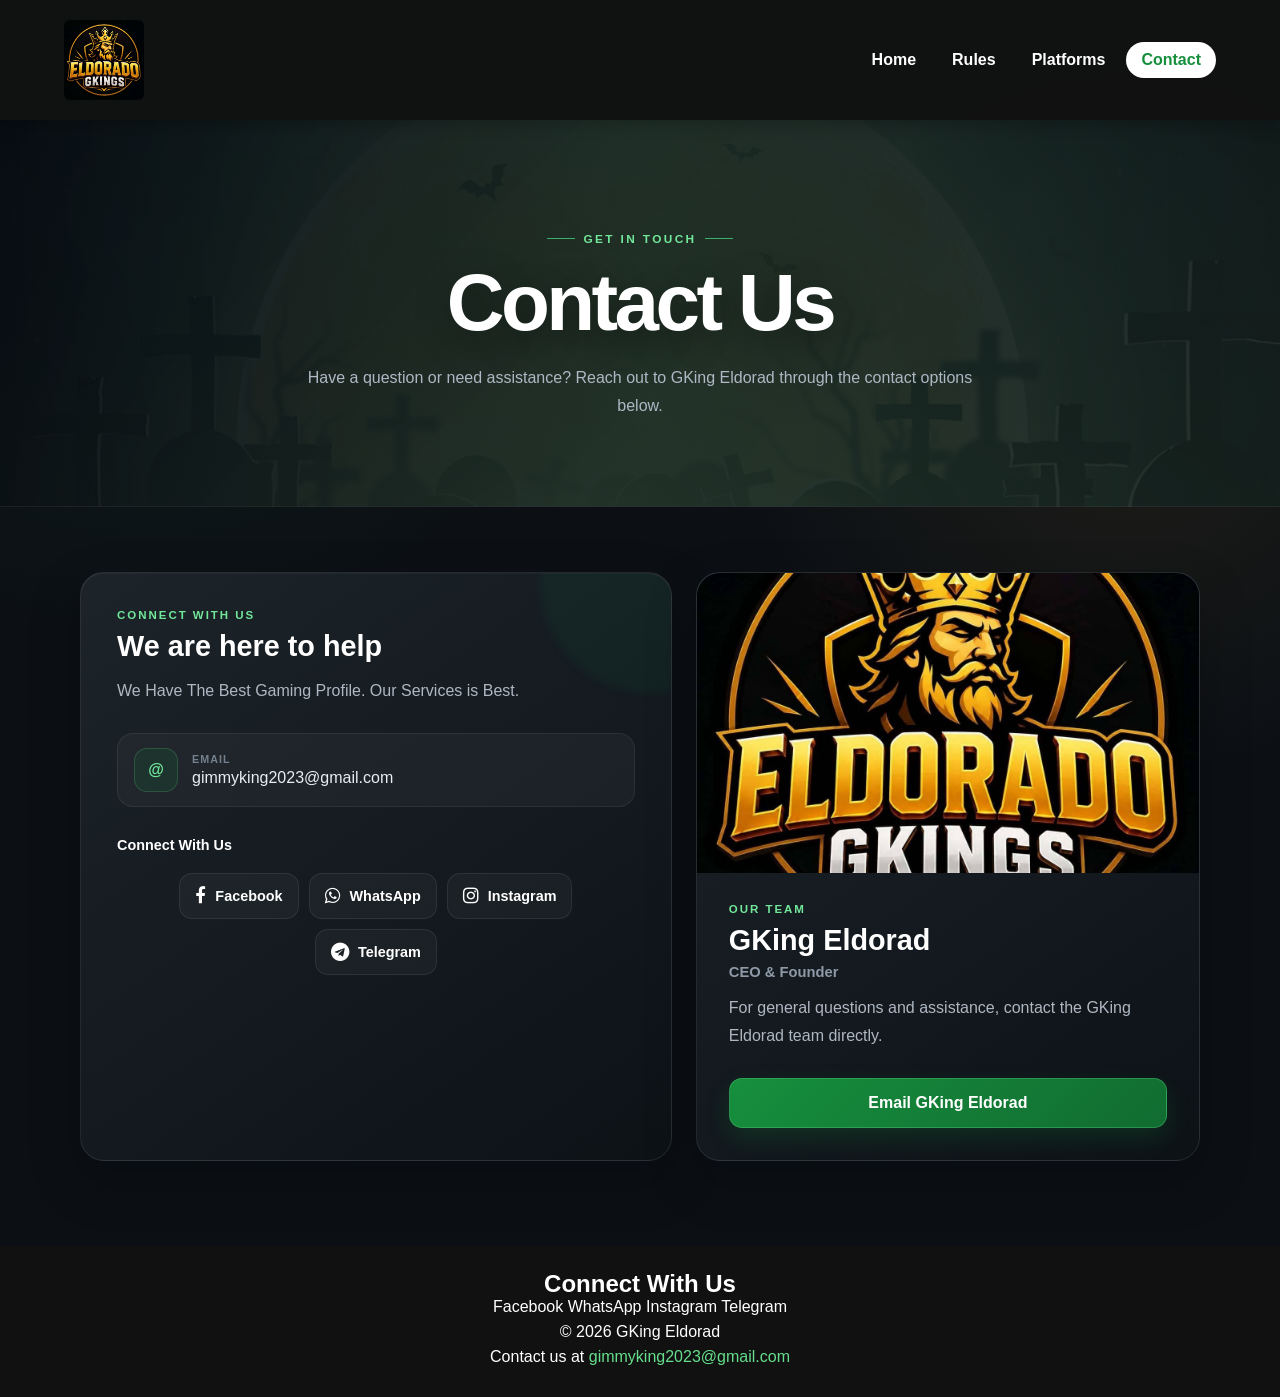
==== commit 2e1bbb90: "Add WhatsApp link to contact page and footer" ====
--- a/About US.html
+++ b/About US.html
@@ -62,6 +62,10 @@
                             <span class="fa fa-facebook" aria-hidden="true"></span>
                             Facebook
                         </a>
+                        <a class="social-link" href="https://wa.me/message/TEJ3HDIJYXSBE1" target="_blank" rel="noopener noreferrer">
+                            <span class="fa fa-whatsapp" aria-hidden="true"></span>
+                            WhatsApp
+                        </a>
                         <a class="social-link" href="https://www.instagram.com" target="_blank" rel="noopener noreferrer">
                             <span class="fa fa-instagram" aria-hidden="true"></span>
                             Instagram
@@ -88,6 +92,15 @@
     </main>
 
     <footer class="site-footer">
+        <div class="footer-connect">
+            <h2 class="footer-connect-title">Connect With Us</h2>
+            <div class="footer-social-links" aria-label="Social media links">
+                <a class="footer-social-link" href="https://www.facebook.com/share/1DJpeAKTug/" target="_blank" rel="noopener noreferrer">Facebook</a>
+                <a class="footer-social-link" href="https://wa.me/message/TEJ3HDIJYXSBE1" target="_blank" rel="noopener noreferrer">WhatsApp</a>
+                <a class="footer-social-link" href="https://www.instagram.com/" target="_blank" rel="noopener noreferrer">Instagram</a>
+                <a class="footer-social-link" href="https://kabikesu.github.io/Gkingeldorad.us/About%20US.html#" target="_blank" rel="noopener noreferrer">Telegram</a>
+            </div>
+        </div>
         <div class="footer-content">
             <p>&copy; 2026 GKing Eldorad</p>
             <p>Contact us at <a href="mailto:gimmyking2023@gmail.com">gimmyking2023@gmail.com</a></p>
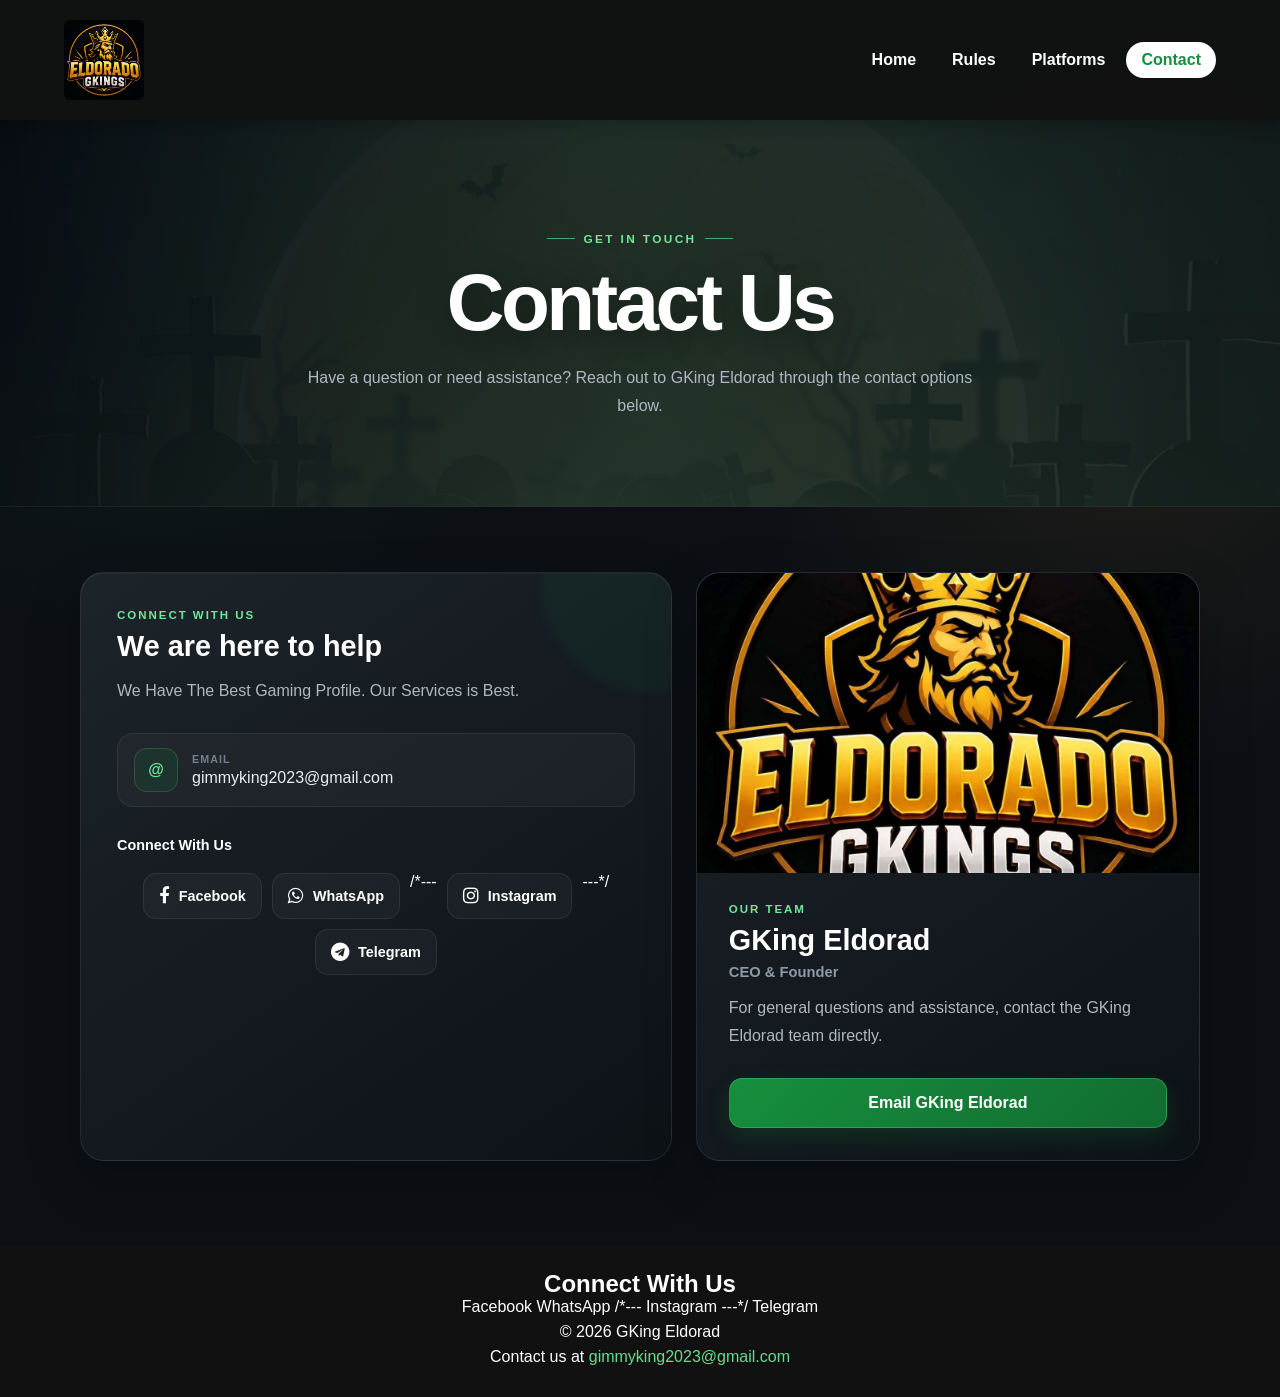
==== commit 834d8e83: "Remove Instagram link from About US.html Commented out Instagram link in social media section." ====
--- a/About US.html
+++ b/About US.html
@@ -66,10 +66,10 @@
                             <span class="fa fa-whatsapp" aria-hidden="true"></span>
                             WhatsApp
                         </a>
-                        <a class="social-link" href="https://www.instagram.com" target="_blank" rel="noopener noreferrer">
+                       /*--- <a class="social-link" href="https://www.instagram.com" target="_blank" rel="noopener noreferrer">
                             <span class="fa fa-instagram" aria-hidden="true"></span>
                             Instagram
-                        </a>
+                        </a> ---*/
                         <a class="social-link" href="#" target="_blank" rel="noopener noreferrer" aria-label="Telegram link - update later">
                             <span class="fa fa-telegram" aria-hidden="true"></span>
                             Telegram
@@ -97,7 +97,7 @@
             <div class="footer-social-links" aria-label="Social media links">
                 <a class="footer-social-link" href="https://www.facebook.com/share/1DJpeAKTug/" target="_blank" rel="noopener noreferrer">Facebook</a>
                 <a class="footer-social-link" href="https://wa.me/message/TEJ3HDIJYXSBE1" target="_blank" rel="noopener noreferrer">WhatsApp</a>
-                <a class="footer-social-link" href="https://www.instagram.com/" target="_blank" rel="noopener noreferrer">Instagram</a>
+                /*--- <a class="footer-social-link" href="https://www.instagram.com/" target="_blank" rel="noopener noreferrer">Instagram</a> ---*/
                 <a class="footer-social-link" href="https://kabikesu.github.io/Gkingeldorad.us/About%20US.html#" target="_blank" rel="noopener noreferrer">Telegram</a>
             </div>
         </div>
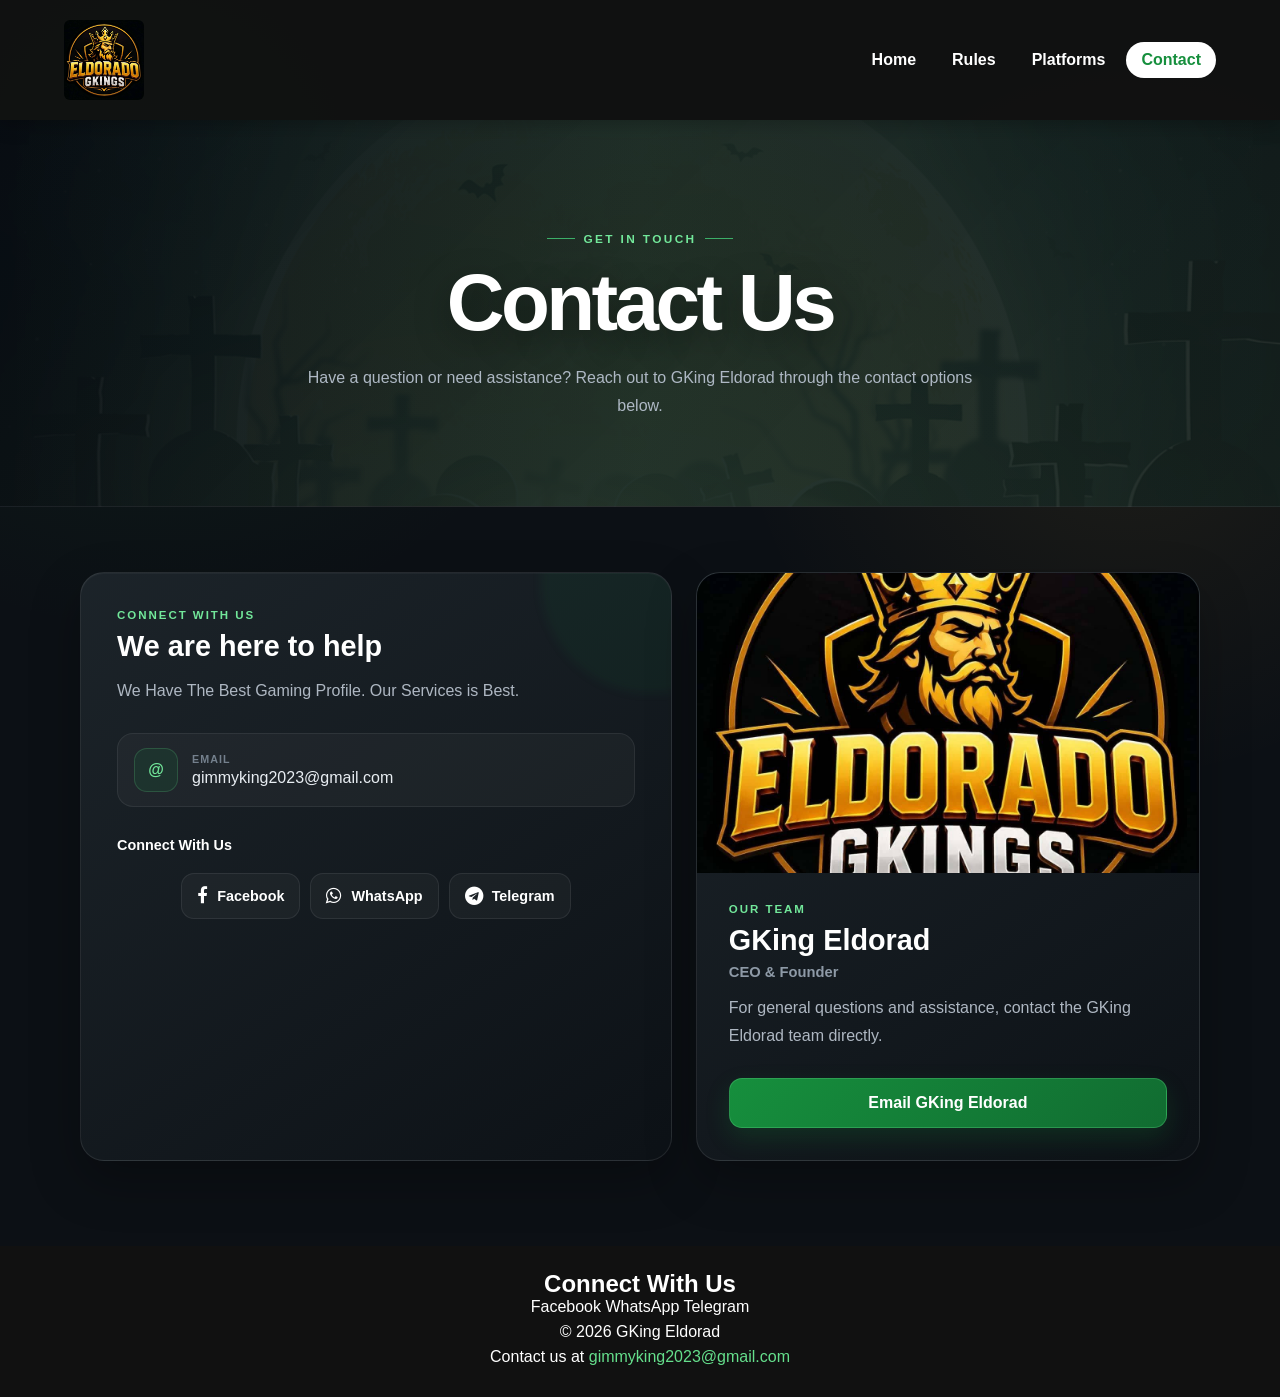
==== commit 01d2934f: "Update About US.html" ====
--- a/About US.html
+++ b/About US.html
@@ -66,10 +66,10 @@
                             <span class="fa fa-whatsapp" aria-hidden="true"></span>
                             WhatsApp
                         </a>
-                       /*--- <a class="social-link" href="https://www.instagram.com" target="_blank" rel="noopener noreferrer">
+                       <!-- <a class="social-link" href="https://www.instagram.com" target="_blank" rel="noopener noreferrer">
                             <span class="fa fa-instagram" aria-hidden="true"></span>
                             Instagram
-                        </a> ---*/
+                        </a> -->
                         <a class="social-link" href="#" target="_blank" rel="noopener noreferrer" aria-label="Telegram link - update later">
                             <span class="fa fa-telegram" aria-hidden="true"></span>
                             Telegram
@@ -97,7 +97,7 @@
             <div class="footer-social-links" aria-label="Social media links">
                 <a class="footer-social-link" href="https://www.facebook.com/share/1DJpeAKTug/" target="_blank" rel="noopener noreferrer">Facebook</a>
                 <a class="footer-social-link" href="https://wa.me/message/TEJ3HDIJYXSBE1" target="_blank" rel="noopener noreferrer">WhatsApp</a>
-                /*--- <a class="footer-social-link" href="https://www.instagram.com/" target="_blank" rel="noopener noreferrer">Instagram</a> ---*/
+                <!-- <a class="footer-social-link" href="https://www.instagram.com/" target="_blank" rel="noopener noreferrer">Instagram</a> -->
                 <a class="footer-social-link" href="https://kabikesu.github.io/Gkingeldorad.us/About%20US.html#" target="_blank" rel="noopener noreferrer">Telegram</a>
             </div>
         </div>
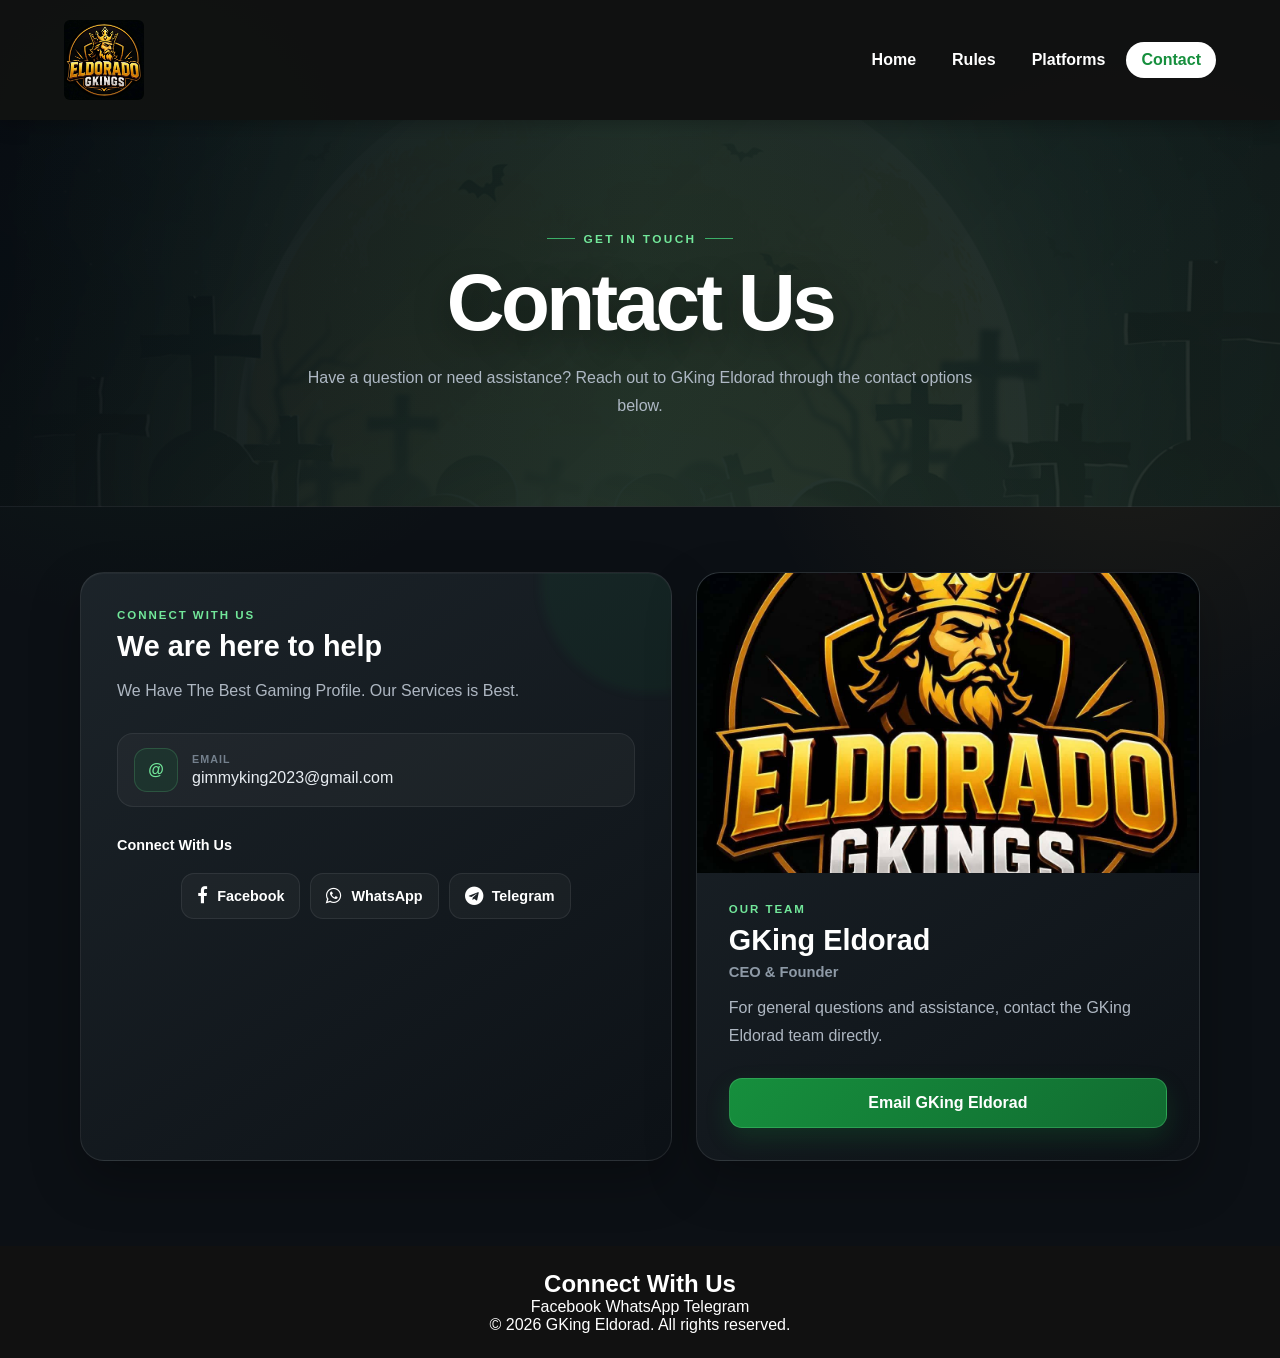
==== commit 37ebeccd: "Simplify footer section in About US.html Removed footer content and updated copyright notice." ====
--- a/About US.html
+++ b/About US.html
@@ -91,20 +91,17 @@
         </section>
     </main>
 
-    <footer class="site-footer">
+   <footer class="site-footer">
         <div class="footer-connect">
             <h2 class="footer-connect-title">Connect With Us</h2>
             <div class="footer-social-links" aria-label="Social media links">
                 <a class="footer-social-link" href="https://www.facebook.com/share/1DJpeAKTug/" target="_blank" rel="noopener noreferrer">Facebook</a>
-                <a class="footer-social-link" href="https://wa.me/message/TEJ3HDIJYXSBE1" target="_blank" rel="noopener noreferrer">WhatsApp</a>
+                <a class="footer-social-link" href="https://wa.me/message/TEJ3HDIJYXSBE1">WhatsApp</a>
                 <!-- <a class="footer-social-link" href="https://www.instagram.com/" target="_blank" rel="noopener noreferrer">Instagram</a> -->
-                <a class="footer-social-link" href="https://kabikesu.github.io/Gkingeldorad.us/About%20US.html#" target="_blank" rel="noopener noreferrer">Telegram</a>
+                <a class="footer-social-link" href="#" target="_blank" rel="noopener noreferrer">Telegram</a>
             </div>
         </div>
-        <div class="footer-content">
-            <p>&copy; 2026 GKing Eldorad</p>
-            <p>Contact us at <a href="mailto:gimmyking2023@gmail.com">gimmyking2023@gmail.com</a></p>
-        </div>
+        <p>&copy; 2026 GKing Eldorad. All rights reserved.</p>
     </footer>
 
     <script src="script.js"></script>
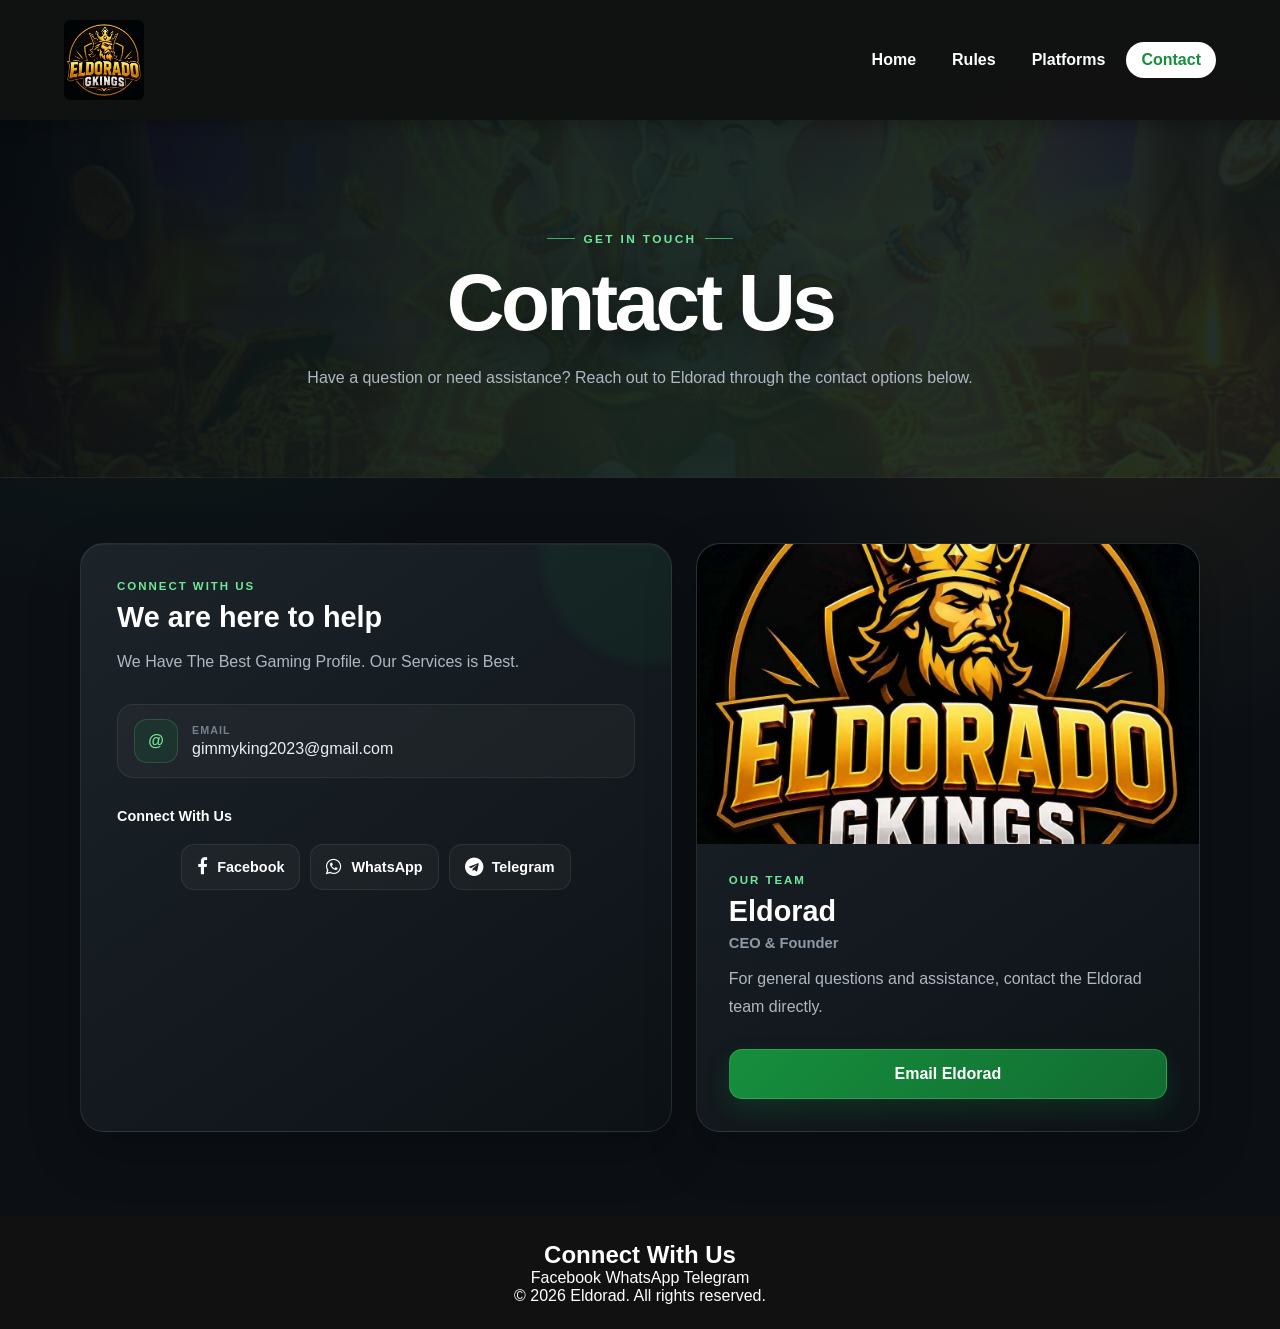
==== commit 119a6c2b: "Update branding from 'GKing Eldorad' to 'Eldorad'" ====
--- a/About US.html
+++ b/About US.html
@@ -3,8 +3,8 @@
 <head>
     <meta charset="UTF-8">
     <meta name="viewport" content="width=device-width, initial-scale=1.0">
-    <meta name="description" content="Contact GKing Eldorad and learn more about our gaming profile and services.">
-    <title>Contact | GKing Eldorad</title>
+    <meta name="description" content="Contact  Eldorad and learn more about our gaming profile and services.">
+    <title>Contact |  Eldorad</title>
     <link rel="icon" type="image/x-icon" href="favicon.ico">
     <link rel="stylesheet" href="style.css">
     <link rel="stylesheet" href="responsive.css">
@@ -12,8 +12,8 @@
 </head>
 <body class="contact-page">
     <header class="site-header">
-        <a href="index.html" class="logo-link" aria-label="GKing Eldorad home">
-            <img src="images/logo/GKlogo.jpg" class="logo" alt="GKing Eldorad logo">
+        <a href="index.html" class="logo-link" aria-label=" Eldorad home">
+            <img src="images/logo/GKlogo.jpg" class="logo" alt=" Eldorad logo">
         </a>
 
         <button class="menu-toggle" type="button" aria-label="Open navigation menu" aria-expanded="false" aria-controls="main-navigation">
@@ -35,7 +35,7 @@
             <div class="contact-hero-inner">
                 <span class="contact-eyebrow">Get In Touch</span>
                 <h1>Contact Us</h1>
-                <p>Have a question or need assistance? Reach out to GKing Eldorad through the contact options below.</p>
+                <p>Have a question or need assistance? Reach out to  Eldorad through the contact options below.</p>
             </div>
         </section>
 
@@ -78,13 +78,13 @@
                 </article>
 
                 <article class="team-card">
-                    <img class="team-card-image" src="images/logo/GKlogo.jpg" alt="GKing Eldorad logo">
+                    <img class="team-card-image" src="images/logo/GKlogo.jpg" alt=" Eldorad logo">
                     <div class="team-card-body">
                         <p class="team-label">Our Team</p>
-                        <h2>GKing Eldorad</h2>
+                        <h2>Eldorad</h2>
                         <p class="team-role">CEO &amp; Founder</p>
-                        <p class="team-description">For general questions and assistance, contact the GKing Eldorad team directly.</p>
-                        <a class="contact-email-button" href="mailto:gimmyking2023@gmail.com">Email GKing Eldorad</a>
+                        <p class="team-description">For general questions and assistance, contact the  Eldorad team directly.</p>
+                        <a class="contact-email-button" href="mailto:gimmyking2023@gmail.com">Email Eldorad</a>
                     </div>
                 </article>
             </div>
@@ -101,7 +101,7 @@
                 <a class="footer-social-link" href="#" target="_blank" rel="noopener noreferrer">Telegram</a>
             </div>
         </div>
-        <p>&copy; 2026 GKing Eldorad. All rights reserved.</p>
+        <p>&copy; 2026  Eldorad. All rights reserved.</p>
     </footer>
 
     <script src="script.js"></script>
--- a/style.css
+++ b/style.css
@@ -2,791 +2,9 @@
    GKING ELDORAD
    SHARED MAIN STYLESHEET
 ========================================================= */
-
-* {
-    margin: 0;
-    padding: 0;
-    box-sizing: border-box;
-    font-family: 'Poppins', Arial, sans-serif;
-}
-
-html {
-    scroll-behavior: smooth;
-}
-
-body {
-    min-height: 100vh;
-    overflow-x: hidden;
-    background: #101318;
-    color: #fff;
-}
-
-a {
-    color: inherit;
-    text-decoration: none;
-}
+*{margin:0;padding:0;box-sizing:border-box;font-family:'Poppins',Arial,sans-serif}html{scroll-behavior:smooth}body{min-height:100vh;overflow-x:hidden;background:#101318;color:#fff}a{color:inherit;text-decoration:none}.site-header,.banner .navbar{position:relative;z-index:100;width:100%;padding:20px 5%;display:flex;align-items:center;justify-content:space-between;background:rgba(17,17,17,.9);box-shadow:0 4px 18px rgba(0,0,0,.25)}.logo-link{display:block;line-height:0}.logo{width:80px;height:80px;display:block;border-radius:6px}.navigation{display:flex;align-items:center;gap:6px}.navigation a{position:relative;display:inline-block;padding:9px 15px;color:#fff;font-size:1rem;font-weight:600;text-decoration:none;border-radius:24px;transition:color .25s ease,background .25s ease}.navigation a:hover,.navigation a.active{color:#168f3d;background:#fff}.navigation a span{display:none}.menu-toggle{display:none;border:0;padding:9px;background:rgba(0,0,0,.6);border-radius:8px;cursor:pointer}.menu-toggle span{display:block;width:27px;height:3px;margin:5px 0;background:#fff;border-radius:3px}.parallax{position:relative;display:flex;justify-content:center;align-items:center;height:100vh;min-height:560px;background:url("images/hero/casinocard.jpg") center/cover no-repeat;overflow:hidden;isolation:isolate}.parallax::after{content:"";position:absolute;inset:0;z-index:4;background:linear-gradient(180deg,rgba(0,0,0,.15),transparent 55%,rgba(0,0,0,.42));pointer-events:none}.parallax img{position:absolute;top:0;left:0;z-index:2;width:100%;height:auto;pointer-events:none;user-select:none;will-change:transform,opacity}.parallax img#gate-left,.parallax img#gate-right{top:0}.parallax img#gate-left{left:-300px}.parallax img#gate-right{left:315px}#text{position:absolute;z-index:5;color:#fff;font-size:clamp(3rem,8vw,5em);text-shadow:2px 4px 5px rgba(0,0,0,.65);white-space:nowrap;will-change:transform,opacity}#news-ticker{min-height:34px;padding:7px 10px;overflow:hidden;background:#d11e1e;color:#fff;font-size:14px;line-height:20px}.ticker-content{white-space:nowrap;animation:news-scroll 24s linear infinite}@keyframes news-scroll{from{transform:translateX(100%)}to{transform:translateX(-100%)}}.sec{position:relative;padding:55px clamp(20px,7vw,100px) 70px;background:url("images/backgrounds/background.png") center/cover no-repeat}.section-heading,.gallery-heading{margin-bottom:30px;text-align:center;color:#fff}.section-kicker,.page-hero>span{display:block;margin-bottom:7px;font-size:.78rem;letter-spacing:3px;font-weight:700;opacity:.8}.sec h2,.gallery-heading h2{margin-bottom:5px;font-size:clamp(2rem,5vw,3em)}.section-heading p,.gallery-heading p{font-size:1rem;opacity:.85}.platform-grid,.platform-list{display:grid;grid-template-columns:repeat(5,minmax(140px,1fr));gap:18px;max-width:1200px;margin:0 auto 60px}.platform-card{position:relative;isolation:isolate;min-height:145px;padding:24px 18px;display:flex;flex-direction:column;align-items:center;justify-content:center;overflow:hidden;text-align:center;color:#fff;border:1px solid rgba(255,255,255,.15);border-radius:22px;background:linear-gradient(145deg,rgba(20,20,20,.72),rgba(255,255,255,.055));box-shadow:0 14px 34px rgba(0,0,0,.34),inset 0 1px 0 rgba(255,255,255,.13);backdrop-filter:blur(10px);-webkit-backdrop-filter:blur(10px);transition:transform .3s ease,box-shadow .3s ease,border-color .3s ease}.platform-card::before{content:"";position:absolute;top:-78px;right:-55px;z-index:-1;width:150px;height:150px;border-radius:50%;background:var(--accent);opacity:.2;filter:blur(4px);transition:opacity .3s,transform .3s}.platform-card::after{content:"";position:absolute;inset:0;z-index:-1;border-radius:inherit;background:linear-gradient(135deg,var(--accent),transparent 42%);opacity:.08;transition:opacity .3s}.platform-card:hover,.platform-card:focus-visible{transform:translateY(-9px) scale(1.015);border-color:var(--accent);box-shadow:0 22px 45px rgba(0,0,0,.48),0 0 26px color-mix(in srgb,var(--accent) 35%,transparent);outline:none}.platform-card:hover::before,.platform-card:focus-visible::before{opacity:.38;transform:scale(1.2)}.platform-card:hover::after,.platform-card:focus-visible::after{opacity:.16}.platform-number{position:absolute;top:13px;left:15px;font-size:10px;letter-spacing:2px;font-weight:700;opacity:.5}.platform-image{display:block;width:58px;height:58px;margin-bottom:13px;padding:6px;object-fit:contain;object-position:center;border:1px solid rgba(255,255,255,.2);border-radius:15px;background:rgba(255,255,255,.08);box-shadow:0 9px 22px rgba(0,0,0,.3),inset 0 1px 0 rgba(255,255,255,.2);transition:transform .3s ease}.platform-card:hover .platform-image{transform:translateY(-3px) scale(1.04)}.platform-name{font-size:17px;font-weight:800;line-height:1.2}.platform-action{margin-top:10px;font-size:9px;letter-spacing:1.5px;font-weight:700;opacity:.7}.platform-action b{margin-left:4px;font-size:16px;transition:margin .25s ease}.platform-card:hover .platform-action b{margin-left:10px}.platform-firekirin{--accent:#ff4b4b}.platform-paracasino{--accent:#f0a83c}.platform-orion{--accent:#4bb3ff}.platform-juwa{--accent:#9d6cff}.platform-vblink{--accent:#24d5a5}.platform-panda{--accent:#f05d8b}.platform-cash{--accent:#ffd34e}.platform-allinone{--accent:#55a7ff}.platform-medusa{--accent:#d96cff}.platform-gamevault{--accent:#45e0ff}.page-hero{padding:75px 20px 65px;text-align:center;background:linear-gradient(135deg,#474e5d,#20252d)}.page-hero h1{margin:12px 0 10px;font-size:clamp(2.4rem,6vw,4rem)}.page-hero p{max-width:650px;margin:auto;line-height:1.7;opacity:.85}.rules-section{max-width:1150px;margin:auto;padding:55px 20px;display:grid;grid-template-columns:repeat(2,1fr);gap:22px}.rule-card{padding:30px;border:1px solid rgba(255,255,255,.12);border-radius:20px;background:linear-gradient(145deg,#242a32,#171b21);box-shadow:0 12px 30px rgba(0,0,0,.25);transition:transform .25s,box-shadow .25s}.rule-card:hover{transform:translateY(-4px);box-shadow:0 18px 35px rgba(0,0,0,.35)}.rule-card-wide{grid-column:1/-1}.rule-icon{width:50px;height:50px;margin-bottom:16px;display:grid;place-items:center;border-radius:14px;background:#168f3d;color:#fff;font-size:24px;font-weight:bold}.rule-card h2{margin:0 0 18px;font-size:1.7rem}.rule-card ul{margin:0;padding:0;list-style:none}.rule-card li{padding:12px 0;border-bottom:1px solid rgba(255,255,255,.09);line-height:1.5}.rule-card li:last-child{border-bottom:0}.rule-card strong{color:#65df8c}.cashout-grid{display:grid;grid-template-columns:repeat(4,1fr);gap:12px}.cashout-grid>div{padding:18px;border:1px solid rgba(255,255,255,.08);border-radius:14px;background:rgba(255,255,255,.055)}.cashout-grid h3{margin:0 0 12px;font-size:1rem}.cashout-grid p{margin:8px 0;color:#d8d8d8;line-height:1.45}.notice{margin-top:20px;padding:14px;text-align:center;border-radius:10px;background:#5c2020;color:#ffb0b0;font-weight:700;letter-spacing:.5px}.about-section{padding:65px 20px;text-align:center;background:linear-gradient(135deg,#474e5d,#20252d);color:#fff}.about-section h1{margin-bottom:20px;font-size:clamp(2.2rem,6vw,3.5rem)}.about-section p{margin:12px 0}.social-links{display:flex;justify-content:center;gap:10px;margin:20px 0}.fa{display:inline-grid;place-items:center;width:52px;height:52px;margin:5px;border-radius:50%;font-size:24px;text-align:center}.fa:hover{opacity:.8}.fa-facebook{background:#032d88;color:#fff}.fa-instagram{background:#e74e06;color:#fff}.team-section{padding:45px 20px 60px;text-align:center;background:url("images/backgrounds/background.png") center/cover no-repeat}.team-section>h2{margin-bottom:25px}.team-row,.row{max-width:850px;margin:0 auto;display:grid;grid-template-columns:minmax(0,420px);justify-content:center}.team-card,.card{overflow:hidden;border:1px solid rgba(255,255,255,.12);border-radius:18px;background:linear-gradient(145deg,#242a32,#171b21);box-shadow:0 12px 30px rgba(0,0,0,.3)}.team-card img,.card img{display:block;width:100%;height:300px;object-fit:cover}.team-card .container,.card .container{padding:22px;text-align:center}.title{color:#aaa}.button{width:100%;margin-top:10px;padding:12px;border:0;border-radius:8px;background:#000;color:#fff;cursor:pointer}.button:hover{background:#333}.gallery-section{max-width:1100px;margin:0 auto}.slideshow-container{position:relative;max-width:1000px;margin:0 auto;outline:none}.gallery-main{position:relative;overflow:hidden;aspect-ratio:16/9;border-radius:18px;background:#080808;box-shadow:0 18px 45px rgba(0,0,0,.4)}.mySlides{position:relative;display:none;width:100%;height:100%}.mySlides img{display:block;width:100%;height:100%;object-fit:cover}.prev,.next{position:absolute;top:50%;z-index:5;width:46px;height:46px;border:1px solid rgba(255,255,255,.3);border-radius:50%;background:rgba(0,0,0,.5);color:#fff;font-size:21px;cursor:pointer;transform:translateY(-50%)}.prev{left:18px}.next{right:18px}.gallery-caption{position:absolute;right:0;bottom:0;left:0;padding:42px 20px 17px;display:flex;justify-content:space-between;align-items:end;color:#fff;background:linear-gradient(transparent,rgba(0,0,0,.82));pointer-events:none}.gallery-caption span{font-size:12px;opacity:.75}.gallery-caption strong{font-size:1.15rem}.gallery-controls{display:flex;align-items:center;justify-content:center;gap:15px;padding:14px 0}.gallery-play{width:34px;height:34px;border:1px solid rgba(255,255,255,.2);border-radius:50%;background:rgba(255,255,255,.1);color:#fff;cursor:pointer}.dots{display:flex;justify-content:center;align-items:center;gap:6px}.dot{width:10px;height:10px;padding:0;border:0;border-radius:50%;background:#777;cursor:pointer}.dot.active,.dot:hover{background:#fff;transform:scale(1.25)}.gallery-thumbnails{display:grid;grid-template-columns:repeat(4,1fr);gap:10px}.thumb{padding:0;border:2px solid transparent;border-radius:10px;overflow:hidden;background:#000;cursor:pointer;opacity:.65;aspect-ratio:16/9}.thumb img{display:block;width:100%;height:100%;object-fit:cover}.thumb:hover,.thumb.active{opacity:1;border-color:#fff;transform:translateY(-2px)}.fade{animation:fade .45s ease}@keyframes fade{from{opacity:.45}to{opacity:1}}footer,.site-footer{padding:24px 15px;text-align:center;background:#111;color:#fff}.footer-content{max-width:800px;margin:auto}.footer-content p{margin:7px}.footer-content a{color:#65df8c}
 
 /* =========================================================
-   HEADER & NAVIGATION
+   PROMOTION COIN / BITCOIN / DOLLAR DROPS — 2X SIZE
 ========================================================= */
-
-.site-header,
-.banner .navbar {
-    position: relative;
-    z-index: 100;
-    width: 100%;
-    padding: 20px 5%;
-    display: flex;
-    align-items: center;
-    justify-content: space-between;
-    background: rgba(17, 17, 17, .9);
-    box-shadow: 0 4px 18px rgba(0, 0, 0, .25);
-}
-
-.logo-link {
-    display: block;
-    line-height: 0;
-}
-
-.logo {
-    width: 80px;
-    height: 80px;
-    display: block;
-    border-radius: 6px;
-}
-
-.navigation {
-    display: flex;
-    align-items: center;
-    gap: 6px;
-}
-
-.navigation a {
-    position: relative;
-    display: inline-block;
-    padding: 9px 15px;
-    color: #fff;
-    font-size: 1rem;
-    font-weight: 600;
-    text-decoration: none;
-    border-radius: 24px;
-    transition: color .25s ease, background .25s ease;
-}
-
-.navigation a:hover,
-.navigation a.active {
-    color: #168f3d;
-    background: #fff;
-}
-
-.navigation a span {
-    display: none;
-}
-
-.menu-toggle {
-    display: none;
-    border: 0;
-    padding: 9px;
-    background: rgba(0, 0, 0, .6);
-    border-radius: 8px;
-    cursor: pointer;
-}
-
-.menu-toggle span {
-    display: block;
-    width: 27px;
-    height: 3px;
-    margin: 5px 0;
-    background: #fff;
-    border-radius: 3px;
-}
-
-/* =========================================================
-   HOME HERO / PARALLAX
-========================================================= */
-
-.parallax {
-    position: relative;
-    display: flex;
-    justify-content: center;
-    align-items: center;
-    height: 100vh;
-    min-height: 560px;
-    background: url("images/hero/casinocard.jpg") center / cover no-repeat;
-    overflow: hidden;
-    isolation: isolate;
-}
-
-.parallax::after {
-    content: "";
-    position: absolute;
-    inset: 0;
-    z-index: 4;
-    background: linear-gradient(180deg, rgba(0, 0, 0, .15), transparent 55%, rgba(0, 0, 0, .42));
-    pointer-events: none;
-}
-
-.parallax img {
-    position: absolute;
-    top: 0;
-    left: 0;
-    z-index: 2;
-    width: 100%;
-    height: auto;
-    pointer-events: none;
-    user-select: none;
-    will-change: transform, opacity;
-}
-
-.parallax img#gate-left,
-.parallax img#gate-right {
-    top: 0;
-}
-
-.parallax img#gate-left {
-    left: -300px;
-}
-
-.parallax img#gate-right {
-    left: 315px;
-}
-
-#text {
-    position: absolute;
-    z-index: 5;
-    color: #fff;
-    font-size: clamp(3rem, 8vw, 5em);
-    text-shadow: 2px 4px 5px rgba(0, 0, 0, .65);
-    white-space: nowrap;
-    will-change: transform, opacity;
-}
-
-/* =========================================================
-   NEWS TICKER
-========================================================= */
-
-#news-ticker {
-    min-height: 34px;
-    padding: 7px 10px;
-    overflow: hidden;
-    background: #d11e1e;
-    color: #fff;
-    font-size: 14px;
-    line-height: 20px;
-}
-
-.ticker-content {
-    white-space: nowrap;
-    animation: news-scroll 24s linear infinite;
-}
-
-@keyframes news-scroll {
-    from {
-        transform: translateX(100%);
-    }
-    to {
-        transform: translateX(-100%);
-    }
-}
-
-/* =========================================================
-   SHARED CONTENT SECTIONS
-========================================================= */
-
-.sec {
-    position: relative;
-    padding: 55px clamp(20px, 7vw, 100px) 70px;
-    background: url("images/backgrounds/background.png") center / cover no-repeat;
-}
-
-.section-heading,
-.gallery-heading {
-    margin-bottom: 30px;
-    text-align: center;
-    color: #fff;
-}
-
-.section-kicker,
-.page-hero > span {
-    display: block;
-    margin-bottom: 7px;
-    font-size: .78rem;
-    letter-spacing: 3px;
-    font-weight: 700;
-    opacity: .8;
-}
-
-.sec h2,
-.gallery-heading h2 {
-    margin-bottom: 5px;
-    font-size: clamp(2rem, 5vw, 3em);
-}
-
-.section-heading p,
-.gallery-heading p {
-    font-size: 1rem;
-    opacity: .85;
-}
-
-/* =========================================================
-   PLATFORM GRID
-========================================================= */
-
-.platform-grid,
-.platform-list {
-    display: grid;
-    grid-template-columns: repeat(5, minmax(140px, 1fr));
-    gap: 18px;
-    max-width: 1200px;
-    margin: 0 auto 60px;
-}
-
-.platform-card {
-    position: relative;
-    isolation: isolate;
-    min-height: 145px;
-    padding: 24px 18px;
-    display: flex;
-    flex-direction: column;
-    align-items: center;
-    justify-content: center;
-    overflow: hidden;
-    text-align: center;
-    color: #fff;
-    border: 1px solid rgba(255, 255, 255, .15);
-    border-radius: 22px;
-    background: linear-gradient(145deg, rgba(20, 20, 20, .72), rgba(255, 255, 255, .055));
-    box-shadow: 0 14px 34px rgba(0, 0, 0, .34), inset 0 1px 0 rgba(255, 255, 255, .13);
-    backdrop-filter: blur(10px);
-    -webkit-backdrop-filter: blur(10px);
-    transition: transform .3s ease, box-shadow .3s ease, border-color .3s ease;
-}
-
-.platform-card::before {
-    content: "";
-    position: absolute;
-    top: -78px;
-    right: -55px;
-    z-index: -1;
-    width: 150px;
-    height: 150px;
-    border-radius: 50%;
-    background: var(--accent);
-    opacity: .2;
-    filter: blur(4px);
-    transition: opacity .3s, transform .3s;
-}
-
-.platform-card::after {
-    content: "";
-    position: absolute;
-    inset: 0;
-    z-index: -1;
-    border-radius: inherit;
-    background: linear-gradient(135deg, var(--accent), transparent 42%);
-    opacity: .08;
-    transition: opacity .3s;
-}
-
-.platform-card:hover,
-.platform-card:focus-visible {
-    transform: translateY(-9px) scale(1.015);
-    border-color: var(--accent);
-    box-shadow: 0 22px 45px rgba(0, 0, 0, .48), 0 0 26px color-mix(in srgb, var(--accent) 35%, transparent);
-    outline: none;
-}
-
-.platform-card:hover::before,
-.platform-card:focus-visible::before {
-    opacity: .38;
-    transform: scale(1.2);
-}
-
-.platform-card:hover::after,
-.platform-card:focus-visible::after {
-    opacity: .16;
-}
-
-.platform-number {
-    position: absolute;
-    top: 13px;
-    left: 15px;
-    font-size: 10px;
-    letter-spacing: 2px;
-    font-weight: 700;
-    opacity: .5;
-}
-
-.platform-image {
-    display: block;
-    width: 58px;
-    height: 58px;
-    margin-bottom: 13px;
-    padding: 6px;
-    object-fit: contain;
-    object-position: center;
-    border: 1px solid rgba(255, 255, 255, .2);
-    border-radius: 15px;
-    background: rgba(255, 255, 255, .08);
-    box-shadow: 0 9px 22px rgba(0, 0, 0, .3), inset 0 1px 0 rgba(255, 255, 255, .2);
-    transition: transform .3s ease;
-}
-
-.platform-card:hover .platform-image {
-    transform: translateY(-3px) scale(1.04);
-}
-
-.platform-name {
-    font-size: 17px;
-    font-weight: 800;
-    line-height: 1.2;
-}
-
-.platform-action {
-    margin-top: 10px;
-    font-size: 9px;
-    letter-spacing: 1.5px;
-    font-weight: 700;
-    opacity: .7;
-}
-
-.platform-action b {
-    margin-left: 4px;
-    font-size: 16px;
-    transition: margin .25s ease;
-}
-
-.platform-card:hover .platform-action b {
-    margin-left: 10px;
-}
-
-.platform-firekirin { --accent: #ff4b4b; }
-.platform-paracasino { --accent: #f0a83c; }
-.platform-orion { --accent: #4bb3ff; }
-.platform-juwa { --accent: #9d6cff; }
-.platform-vblink { --accent: #24d5a5; }
-.platform-panda { --accent: #f05d8b; }
-.platform-cash { --accent: #ffd34e; }
-.platform-allinone { --accent: #55a7ff; }
-.platform-medusa { --accent: #d96cff; }
-.platform-gamevault { --accent: #45e0ff; }
-
-/* =========================================================
-   PAGE HERO
-========================================================= */
-
-.page-hero {
-    padding: 75px 20px 65px;
-    text-align: center;
-    background: linear-gradient(135deg, #474e5d, #20252d);
-}
-
-.page-hero h1 {
-    margin: 12px 0 10px;
-    font-size: clamp(2.4rem, 6vw, 4rem);
-}
-
-.page-hero p {
-    max-width: 650px;
-    margin: auto;
-    line-height: 1.7;
-    opacity: .85;
-}
-
-/* =========================================================
-   RULES
-========================================================= */
-
-.rules-section {
-    max-width: 1150px;
-    margin: auto;
-    padding: 55px 20px;
-    display: grid;
-    grid-template-columns: repeat(2, 1fr);
-    gap: 22px;
-}
-
-.rule-card {
-    padding: 30px;
-    border: 1px solid rgba(255, 255, 255, .12);
-    border-radius: 20px;
-    background: linear-gradient(145deg, #242a32, #171b21);
-    box-shadow: 0 12px 30px rgba(0, 0, 0, .25);
-    transition: transform .25s, box-shadow .25s;
-}
-
-.rule-card:hover {
-    transform: translateY(-4px);
-    box-shadow: 0 18px 35px rgba(0, 0, 0, .35);
-}
-
-.rule-card-wide {
-    grid-column: 1 / -1;
-}
-
-.rule-icon {
-    width: 50px;
-    height: 50px;
-    margin-bottom: 16px;
-    display: grid;
-    place-items: center;
-    border-radius: 14px;
-    background: #168f3d;
-    color: #fff;
-    font-size: 24px;
-    font-weight: bold;
-}
-
-.rule-card h2 {
-    margin: 0 0 18px;
-    font-size: 1.7rem;
-}
-
-.rule-card ul {
-    margin: 0;
-    padding: 0;
-    list-style: none;
-}
-
-.rule-card li {
-    padding: 12px 0;
-    border-bottom: 1px solid rgba(255, 255, 255, .09);
-    line-height: 1.5;
-}
-
-.rule-card li:last-child {
-    border-bottom: 0;
-}
-
-.rule-card strong {
-    color: #65df8c;
-}
-
-.cashout-grid {
-    display: grid;
-    grid-template-columns: repeat(4, 1fr);
-    gap: 12px;
-}
-
-.cashout-grid > div {
-    padding: 18px;
-    border: 1px solid rgba(255, 255, 255, .08);
-    border-radius: 14px;
-    background: rgba(255, 255, 255, .055);
-}
-
-.cashout-grid h3 {
-    margin: 0 0 12px;
-    font-size: 1rem;
-}
-
-.cashout-grid p {
-    margin: 8px 0;
-    color: #d8d8d8;
-    line-height: 1.45;
-}
-
-.notice {
-    margin-top: 20px;
-    padding: 14px;
-    text-align: center;
-    border-radius: 10px;
-    background: #5c2020;
-    color: #ffb0b0;
-    font-weight: 700;
-    letter-spacing: .5px;
-}
-
-/* =========================================================
-   CONTACT / TEAM
-========================================================= */
-
-.about-section {
-    padding: 65px 20px;
-    text-align: center;
-    background: linear-gradient(135deg, #474e5d, #20252d);
-    color: #fff;
-}
-
-.about-section h1 {
-    margin-bottom: 20px;
-    font-size: clamp(2.2rem, 6vw, 3.5rem);
-}
-
-.about-section p {
-    margin: 12px 0;
-}
-
-.social-links {
-    display: flex;
-    justify-content: center;
-    gap: 10px;
-    margin: 20px 0;
-}
-
-.fa {
-    display: inline-grid;
-    place-items: center;
-    width: 52px;
-    height: 52px;
-    margin: 5px;
-    border-radius: 50%;
-    font-size: 24px;
-    text-align: center;
-}
-
-.fa:hover {
-    opacity: .8;
-}
-
-.fa-facebook {
-    background: #032d88;
-    color: #fff;
-}
-
-.fa-instagram {
-    background: #e74e06;
-    color: #fff;
-}
-
-.team-section {
-    padding: 45px 20px 60px;
-    text-align: center;
-    background: url("images/backgrounds/background.png") center / cover no-repeat;
-}
-
-.team-section > h2 {
-    margin-bottom: 25px;
-}
-
-.team-row,
-.row {
-    max-width: 850px;
-    margin: 0 auto;
-    display: grid;
-    grid-template-columns: minmax(0, 420px);
-    justify-content: center;
-}
-
-.team-card,
-.card {
-    overflow: hidden;
-    border: 1px solid rgba(255, 255, 255, .12);
-    border-radius: 18px;
-    background: linear-gradient(145deg, #242a32, #171b21);
-    box-shadow: 0 12px 30px rgba(0, 0, 0, .3);
-}
-
-.team-card img,
-.card img {
-    display: block;
-    width: 100%;
-    height: 300px;
-    object-fit: cover;
-}
-
-.team-card .container,
-.card .container {
-    padding: 22px;
-    text-align: center;
-}
-
-.title {
-    color: #aaa;
-}
-
-.button {
-    width: 100%;
-    margin-top: 10px;
-    padding: 12px;
-    border: 0;
-    border-radius: 8px;
-    background: #000;
-    color: #fff;
-    cursor: pointer;
-}
-
-.button:hover {
-    background: #333;
-}
-
-/* =========================================================
-   GALLERY
-========================================================= */
-
-.gallery-section {
-    max-width: 1100px;
-    margin: 0 auto;
-}
-
-.slideshow-container {
-    position: relative;
-    max-width: 1000px;
-    margin: 0 auto;
-    outline: none;
-}
-
-.gallery-main {
-    position: relative;
-    overflow: hidden;
-    aspect-ratio: 16 / 9;
-    border-radius: 18px;
-    background: #080808;
-    box-shadow: 0 18px 45px rgba(0, 0, 0, .4);
-}
-
-.mySlides {
-    position: relative;
-    display: none;
-    width: 100%;
-    height: 100%;
-}
-
-.mySlides img {
-    display: block;
-    width: 100%;
-    height: 100%;
-    object-fit: cover;
-}
-
-.prev,
-.next {
-    position: absolute;
-    top: 50%;
-    z-index: 5;
-    width: 46px;
-    height: 46px;
-    border: 1px solid rgba(255, 255, 255, .3);
-    border-radius: 50%;
-    background: rgba(0, 0, 0, .5);
-    color: #fff;
-    font-size: 21px;
-    cursor: pointer;
-    transform: translateY(-50%);
-}
-
-.prev { left: 18px; }
-.next { right: 18px; }
-
-.gallery-caption {
-    position: absolute;
-    right: 0;
-    bottom: 0;
-    left: 0;
-    padding: 42px 20px 17px;
-    display: flex;
-    justify-content: space-between;
-    align-items: end;
-    color: #fff;
-    background: linear-gradient(transparent, rgba(0, 0, 0, .82));
-    pointer-events: none;
-}
-
-.gallery-caption span { font-size: 12px; opacity: .75; }
-.gallery-caption strong { font-size: 1.15rem; }
-
-.gallery-controls {
-    display: flex;
-    align-items: center;
-    justify-content: center;
-    gap: 15px;
-    padding: 14px 0;
-}
-
-.gallery-play {
-    width: 34px;
-    height: 34px;
-    border: 1px solid rgba(255, 255, 255, .2);
-    border-radius: 50%;
-    background: rgba(255, 255, 255, .1);
-    color: #fff;
-    cursor: pointer;
-}
-
-.dots {
-    display: flex;
-    justify-content: center;
-    align-items: center;
-    gap: 6px;
-}
-
-.dot {
-    width: 10px;
-    height: 10px;
-    padding: 0;
-    border: 0;
-    border-radius: 50%;
-    background: #777;
-    cursor: pointer;
-}
-
-.dot.active,
-.dot:hover {
-    background: #fff;
-    transform: scale(1.25);
-}
-
-.gallery-thumbnails {
-    display: grid;
-    grid-template-columns: repeat(4, 1fr);
-    gap: 10px;
-}
-
-.thumb {
-    padding: 0;
-    border: 2px solid transparent;
-    border-radius: 10px;
-    overflow: hidden;
-    background: #000;
-    cursor: pointer;
-    opacity: .65;
-    aspect-ratio: 16 / 9;
-}
-
-.thumb img {
-    display: block;
-    width: 100%;
-    height: 100%;
-    object-fit: cover;
-}
-
-.thumb:hover,
-.thumb.active {
-    opacity: 1;
-    border-color: #fff;
-    transform: translateY(-2px);
-}
-
-.fade {
-    animation: fade .45s ease;
-}
-
-@keyframes fade {
-    from { opacity: .45; }
-    to { opacity: 1; }
-}
-
-/* =========================================================
-   FOOTER
-========================================================= */
-
-footer,
-.site-footer {
-    padding: 24px 15px;
-    text-align: center;
-    background: #111;
-    color: #fff;
-}
-
-.footer-content {
-    max-width: 800px;
-    margin: auto;
-}
-
-.footer-content p {
-    margin: 7px;
-}
-
-.footer-content a {
-    color: #65df8c;
-}
+.promotion-drop-flight{width:44px!important;height:44px!important;margin:-22px 0 0 -22px!important;font-size:36px!important}.promotion-collected-drop{width:48px!important;height:48px!important;font-size:36px!important}@media(max-width:520px){.promotion-drop-flight{width:36px!important;height:36px!important;margin:-18px 0 0 -18px!important;font-size:28px!important}.promotion-collected-drop{width:36px!important;height:36px!important;font-size:28px!important}}
